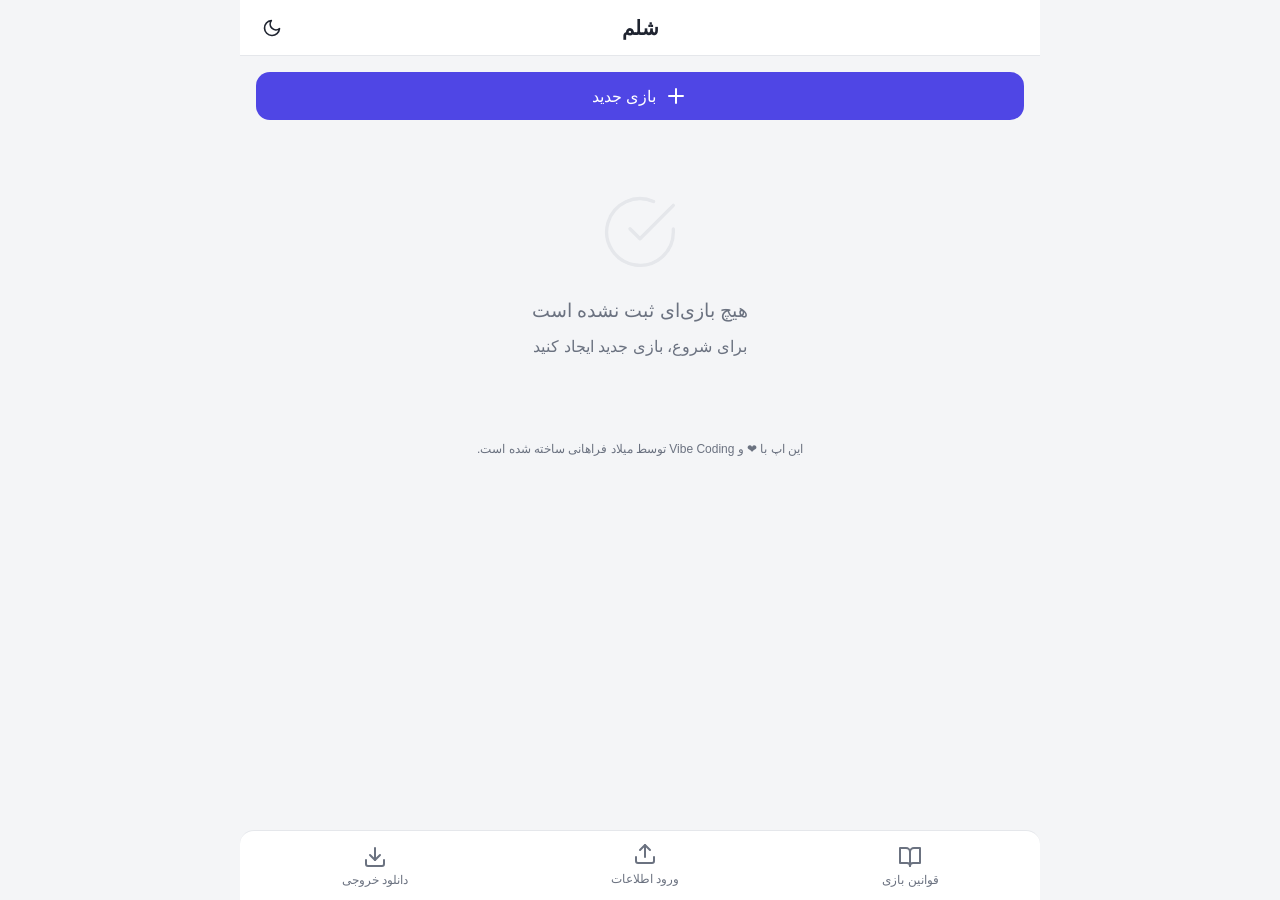
==== app/index.html @ 16ae6189 "Shelem score keeper: offline PWA with dark theme" ====
<!DOCTYPE html>
<html lang="fa" dir="rtl"><head><meta http-equiv="Content-Type" content="text/html; charset=UTF-8">
    
    <meta name="theme-color" content="#4f46e5">
    <link rel="manifest" href="./manifest.webmanifest">
    <link rel="icon" href="./icon.svg" type="image/svg+xml">
    <link rel="apple-touch-icon" href="./icon.svg">
    <meta name="viewport" content="width=device-width, initial-scale=1.0">
    <title>ثبت امتیازات شلم</title>
    <script>(function(){var t=localStorage.getItem("shelem-theme")||(matchMedia("(prefers-color-scheme: dark)").matches?"dark":"light");document.documentElement.setAttribute("data-theme",t);})();</script>
    <link rel="stylesheet" href="./style.css">
    <link rel="stylesheet" href="./theme.css">
    <link href="./fonts/fonts.css" rel="stylesheet">
    <!-- Using Jalali-Moment for better Persian date support -->
    <script src="./lib/jalali-moment.browser.js"></script>
    <script src="./lib/chart.js"></script>
    <script src="./lib/chartjs-plugin-annotation.min.js"></script>
</head>
<body>

    <div id="app-container">
        <!-- Header -->
        <header id="app-header" class="app-header">
            <button id="back-button" class="back-btn hidden">
                <svg xmlns="http://www.w3.org/2000/svg" width="24" height="24" viewBox="0 0 24 24" fill="none" stroke="currentColor" stroke-width="2" stroke-linecap="round" stroke-linejoin="round"><path d="M19 12H5M12 19l-7-7 7-7"></path></svg>
            </button>
            <div class="header-content">
                <h1>شلم</h1>
                <p>ثبت امتیازات بازی شلم</p>
            </div>
        <button id="theme-toggle" aria-label="تغییر تم">
                <svg class="icon-moon" xmlns="http://www.w3.org/2000/svg" width="20" height="20" viewBox="0 0 24 24" fill="none" stroke="currentColor" stroke-width="2" stroke-linecap="round" stroke-linejoin="round"><path d="M21 12.8A9 9 0 1 1 11.2 3a7 7 0 0 0 9.8 9.8z"/></svg>
                <svg class="icon-sun" xmlns="http://www.w3.org/2000/svg" width="20" height="20" viewBox="0 0 24 24" fill="none" stroke="currentColor" stroke-width="2" stroke-linecap="round" stroke-linejoin="round"><circle cx="12" cy="12" r="4"/><path d="M12 2v2M12 20v2M4.9 4.9l1.4 1.4M17.7 17.7l1.4 1.4M2 12h2M20 12h2M4.9 19.1l1.4-1.4M17.7 6.3l1.4-1.4"/></svg>
            </button>
        </header>

        <!-- Main Content Area -->
        <main id="main-content">
            <!-- Home Page -->
            <div id="home-page" class="page active">
                <button id="new-game-btn" class="btn btn-primary btn-full">
                    <svg xmlns="http://www.w3.org/2000/svg" width="24" height="24" viewBox="0 0 24 24" fill="none" stroke="currentColor" stroke-width="2" stroke-linecap="round" stroke-linejoin="round"><path d="M12 5v14m-7-7h14"></path></svg>
                    بازی جدید
                </button>
                <div id="games-list-container"></div>
                <div id="no-games-placeholder" class="placeholder" style="display: block;">
                    <svg class="placeholder-icon" xmlns="http://www.w3.org/2000/svg" width="80" height="80" viewBox="0 0 24 24" fill="none" stroke="currentColor" stroke-width="1" stroke-linecap="round" stroke-linejoin="round"><path d="M22 11.08V12a10 10 0 1 1-5.93-9.14"></path><polyline points="22 4 12 14.01 9 11.01"></polyline></svg>
                    <p>هیچ بازی‌ای ثبت نشده است</p>
                    <span>برای شروع، بازی جدید ایجاد کنید</span>
                </div>
            </div>

            <!-- Game Page -->
            <div id="game-page" class="page">
                <!-- Game details will be injected here -->
            </div>

            <!-- Rules Page -->
            <div id="rules-page" class="page">
                 <div class="rules-content">
                    <h2>قوانین بازی شلم</h2>
                    <p><strong>راهنمای کامل بازی و امتیازدهی</strong></p>
                    
                    <h3>شرح مختصر بازی</h3>
                    <p>شلم از کلمه «slam» انگلیسی و «chelem» فرانسه گرفته شده است و معنی آن جمع‌آوری تمام برگ‌های بازی است. هدف این بازی رسیدن به امتیاز توافق شده (معمولاً ۱۱۶۵) زودتر از رقیب است. به نظر می‌آید این بازی بعد از حکم، محبوب‌ترین بازی در ایران باشد و افراد زیادی این بازی را بلدند. در این بازی هر بازیکن ۱۲ برگ دریافت می‌کند. بعد شروع به خواندن امتیازی که می‌توانند بگیرند می‌کنند. مثلاً ۱۲۵ امتیاز از کل ۱۶۵ امتیاز ممکن. کسی که امتیاز بالاتری را بخواند به عنوان حاکم تعیین می‌شود. سپس او با همکاری یارش باید تلاش کند تا امتیاز تعهد شده را کسب کند. در این صورت او به همان تعداد امتیاز که کسب کرده امتیاز دریافت می‌کند. بازی ادامه خواهد داشت تا وقتی که یک تیم زودتر به امتیاز نهایی ۱۱۶۵ برسد. در این بازی بردن هر دست ۵ امتیاز دارد، هر ۵ لو، ۵ امتیاز، هر ۱۰ لو، ۱۰ امتیاز و هر تک (آس) هم ۱۰ امتیاز دارد. به این ترتیب در مجموع کل امتیاز یک بازی ۱۶۵ امتیاز است.</p>

                    <h3>شرح کامل بازی</h3>
                    <h4>دست دادن</h4>
                    <p>یک نفر از بین چهار نفر با قرعه به عنوان اولین پاسور (دست دهنده) انتخاب می‌شود. در دست‌های بعد به ترتیب از سمت راست، دیگران دست می‌دهচ্ছেন. به نحوی که بعد از چهار دور بازی همه یک بار دست داده باشند و به همین ترتیب دست دادن می‌چرخد. نفری که دست می‌دهد ابتدا ۱۲ برگ به نفر سمت راست، ۱2 برگ به نفر روبه رو، ۱۲ برگ به نفر سمت چپ، ۴ برگ به پشت روی زمین و ۱۲ برگ آخر را برای خود دست می‌دهد.</p>

                    <h4>تعهد کردن (اعلان، خواندن)</h4>
                    <p>نفر سمت راست پاسور پس از مرتب کردن دستش امتیازی را که فکر می‌کند می‌تواند بگیرد، اعلام می‌کند. این امتیاز نمی‌تواند زیر ۱۰۰ باشد. پس از آن نوبت نفر سمت راست او است. او یا باید امتیازی بالاتر از امتیاز خوانده شده را بخواند یا اعلام «پاس» کند. کسی که پاس دهد دیگر نمی‌تواند در امتیازخوانی تا پایان این دور بازی شرکت کند. سپس نوبت نفر سمت راست او می‌رسد. او هم به همین ترتیب، یا باید بالاتر از آخرین امتیاز خوانده شده بخواند یا پاس دهد. این مرحله آنقدر ادامه می‌یابد تا ۳ نفر پاس کرده و کسی که آخرین امتیاز را خوانده به عنوان حاکم بازی را آغاز می‌کند. بازیکنان می‌توانند به عنوان بیشترین تعهد ممکن «سرشلم» را تعهد کنند، به این معنی که بدون این که چهار کارت وسط را در دست خود قرار دهند، شلم کنند. در این حالت ۶۶۰ امتیاز در صورت انجام تعهد به آن‌ها تعلق می‌گیرد.</p>
                    <p><strong>تبصره:</strong> اگر سه نفر اول پاس دهند، کارت‌ها را به پاسور برمی‌گردانند تا دوباره دست بدهد.</p>

                    <h4>آغاز بازی</h4>
                    <p>بعد از مشخص شدن حاکم، او ۴ برگ روی زمین را برمی‌دارد و به جای آن ۴ برگ به دلخواه خود زمین می‌گذارد. این کار برای بهبود دست حاکم و کمک به او برای کسب امتیاز تعهدشده صورت می‌گیرد. پس از این که او ۴ برگ را زمین گذاشت (که این برگ‌ها جزء برگ‌های برده حساب می‌شوند)، حاکم با پایین انداختن برگ حکم، بازی را شروع می‌کند. (دقت کنید که حتماً برگ اول باید برگی از خال حکم باشد و این کار در واقع اعلام حکم است.) سپس به همان ترتیب بازی حکم، بازیکنان از سمت راست شروع به بازی می‌کنند. بازی دقیقاً مانند حکم پیش می‌رود تا برگ‌ها تمام شوند.</p>

                    <h4>شمارش امتیاز</h4>
                    <p>بعد از پایان بازی نوبت به شمارش امتیازها می‌رسد. برای این کار برگ‌های برنده شده را می‌شماریم، در ازای هر ۴ برگ (یک دست از بازی) ۵ امتیاز، در ازای هر برگ ۵لو، ۵ امتیاز، در ازای هربرگ ۱۰ لو و تک (آس) هم، ۱۰ امتیاز منظور می‌شود. بعد از شمردن امتیاز یک تیم، با کم کردن آن از ۱۶۵، امتیاز تیم دیگر مشخص می‌شود. اگر تیم حاکم امتیازی را که تعهد کرده، یا بیشتر از آن امتیاز را گرفته باشد، همان عدد امتیاز او خواهد بود. اما اگر کمتر از آن امتیاز تعهد شده باشد، منفی آن (امتیاز تعهد شده) را دریافت خواهد کرد. تیم رقیب هم هر اندازه که امتیاز بگیرد برایش منظور خواهد شد.</p>

                    <h4>قوانین ویژه</h4>
                    <p><strong>قانون شلم:</strong> اگر تیم حاکم موفق به جمع کردن کلیه برگ‌ها شود، می‌گویند «شلم» کرده است. در چنین حالتی به جای ۱۶۵ امتیاز، دو برابر مقدار تعهد، امتیاز خواهد برد. مشخص است که تیم حاکم هرگز شلم نمی‌شود، زیرا در اول بازی فرد حاکم چهار برگ را به عنوان برده از دست خود خارج می‌کند.</p>
                    <p><strong>قانون یاسا:</strong> اگر امتیاز تیم حاکم از تیم رقیب کمتر شود، یعنی کمتر از ۸۵ امتیاز، تیم حاکم یاسا می‌شود و به جای اینکه به تعداد امتیاز تعهد شده منفی بگیرد، دو برابر امتیاز تعهدشده را منفی می‌گیرد.</p>
                    
                    <h4>پایان بازی</h4>
                    <p>معمولاً بازی شلم تا امتیاز ۱۱۶۵ بازی می‌شود اما با توافق بازیکنان، در آغاز بازی می‌توان آن را تغییر داد. امتیازهای ۶۶۰ و ۳۳۰ امتیازات معمولی هستند که می‌توانند جایگزین عدد ۱۱۶۵ شوند.</p>

                    <h4>خلاصه امتیازدهی</h4>
                    <ul>
                        <li>هر دست برده شده: ۵ امتیاز</li>
                        <li>هر ۵ لو: ۵ امتیاز</li>
                        <li>هر ۱۰ لو: ۱۰ امتیاز</li>
                        <li>هر تک (آس): ۱۰ امتیاز</li>
                        <li>مجموع کل امتیازات یک بازی: ۱۶۵ امتیاز</li>
                    </ul>

                    <h3 id="badges-section-title">نشان‌ها</h3>
                    <div id="badges-list-in-rules"><div class="badges-rules-grid">
                <div class="badge-rule-item">
                    <span class="badge-chip badge-hakem" data-badge-id="shelem_kar">شلم‌کار</span>
                    <p>حاکمی که توانسته حداقل یک بار شلم کند.</p>
                </div>
            
                <div class="badge-rule-item">
                    <span class="badge-chip badge-hakem" data-badge-id="shelem_kar_azam">شلم‌کار اعظم</span>
                    <p>حاکمی که در مجموع دست‌هایی که شلم کرده، بیشترین امتیاز را برای تیمش گرفته است. (این نشان فقط در صورتی اهدا می‌شود که بیش از یک نفر نشان «شلم‌کار» را داشته باشند.)</p>
                </div>
            
                <div class="badge-rule-item">
                    <span class="badge-chip badge-hakem" data-badge-id="manfi_khor">منفی‌خور</span>
                    <p>حاکمی که حداقل یک بار منفی خورده است.</p>
                </div>
            
                <div class="badge-rule-item">
                    <span class="badge-chip badge-hakem" data-badge-id="manfi_khor_azam">منفی‌خور اعظم</span>
                    <p>حاکمی که در مجموع دست‌هایی که منفی خورده بیشترین امتیاز منفی را گرفته است. (این نشان فقط در صورتی اهدا می‌شود که بیش از یک نفر نشان «منفی‌خور» را داشته باشند.)</p>
                </div>
            
                <div class="badge-rule-item">
                    <span class="badge-chip badge-hakem" data-badge-id="yasa_khor">یاساخور</span>
                    <p>حاکمی که حداقل یک بار یاسا شده است.</p>
                </div>
            
                <div class="badge-rule-item">
                    <span class="badge-chip badge-hakem" data-badge-id="yasa_khor_azam">یاساخور اعظم</span>
                    <p>حاکمی که در زمان‌های یاسا خوردن بیشترین امتیاز منفی را گرفته. (این نشان فقط در صورتی اهدا می‌شود که بیش از یک نفر نشان «یاساخور» را داشته باشند.)</p>
                </div>
            
                <div class="badge-rule-item">
                    <span class="badge-chip badge-hakem" data-badge-id="agha_balatar">آقا بالاتر</span>
                    <p>کسی که در بین دست‌های موفق، بیشترین امتیاز را تعهد کرده. (به شرط تعهد بالای ۱۳۰ و منحصر به فرد بودن)</p>
                </div>
            
                <div class="badge-rule-item">
                    <span class="badge-chip badge-hakem" data-badge-id="gonde_gooz_azam">گنده‌گوز اعظم</span>
                    <p>تنها حاکمی که در بین دست‌های ناموفق بالاترین تعهد را داشته و تعهدش از ۱۳۵ بیشتر بوده است.</p>
                </div>
            
                <div class="badge-rule-item">
                    <span class="badge-chip badge-hakem" data-badge-id="khoshshans_milimetri">خوش‌شانس میلی‌متری</span>
                    <p>کسی که در میانگین دفعاتی که حکومت موفق داشته با کمترین اختلاف (کمتر از ۱۰) نسبت به مقدار تعهد خود برنده شده است.</p>
                </div>
            
                <div class="badge-rule-item">
                    <span class="badge-chip badge-hakem" data-badge-id="mazad_chi">مازادچی</span>
                    <p>کسی که در میانگین دفعاتی که حکومت موفق داشته با بیشترین اختلاف (بیشتر از ۳۰) نسبت به مقدار تعهد خود برنده شده.</p>
                </div>
            
                <div class="badge-rule-item">
                    <span class="badge-chip badge-hakem" data-badge-id="badshans_milimetri">بدشانس میلی‌متری</span>
                    <p>کسی که در میانگین دفعاتی که حکومت ناموفق داشته با کمترین اختلاف (کمتر از ۱۰) نسبت به مقدار تعهد خود بازنده شده.</p>
                </div>
            
                <div class="badge-rule-item">
                    <span class="badge-chip badge-hakem" data-badge-id="doshman_shad_kon">دشمن‌شادکن</span>
                    <p>کسی که در مجموع دفعاتی که حاکم بوده، بیشتر از اینکه برای تیمش سود داشته باشد، ضرر زده است.</p>
                </div>
            
                <div class="badge-rule-item">
                    <span class="badge-chip badge-hakem" data-badge-id="del_chi">دل‌چی</span>
                    <p>برای هر کس که بیش از ۳ بار حاکم شده و بیش از نصف دفعاتی که حاکم شده خال دل را حکم کرده است.</p>
                </div>
            
                <div class="badge-rule-item">
                    <span class="badge-chip badge-hakem" data-badge-id="gishniz_chi">گشنیزچی</span>
                    <p>برای هر کس که بیش از ۳ بار حاکم شده و حداقل نصف دفعاتی که حاکم شده خال گشنیز را حکم کرده است.</p>
                </div>
            
                <div class="badge-rule-item">
                    <span class="badge-chip badge-hakem" data-badge-id="pik_chi">پیک‌چی</span>
                    <p>برای هر کس که بیش از ۳ بار حاکم شده و حداقل نصف دفعاتی که حاکم شده خال پیک را حکم کرده است.</p>
                </div>
            
                <div class="badge-rule-item">
                    <span class="badge-chip badge-hakem" data-badge-id="khesht_chi">خشت‌چی</span>
                    <p>برای هر کس که بیش از ۳ بار حاکم شده و حداقل نصف دفعاتی که حاکم شده خال خشت را حکم کرده است.</p>
                </div>
            
                <div class="badge-rule-item">
                    <span class="badge-chip badge-hakem" data-badge-id="soltan_hearts">سلطان ♥</span>
                    <p>کسی که بیشتر از حاکمان دیگر (و حداقل ۳ بار) خال دل را به عنوان حکم انتخاب کرده است.</p>
                </div>
            
                <div class="badge-rule-item">
                    <span class="badge-chip badge-hakem" data-badge-id="soltan_spades">سلطان ♠</span>
                    <p>کسی که بیشتر از حاکمان دیگر (و حداقل ۳ بار) خال پیک را به عنوان حکم انتخاب کرده است.</p>
                </div>
            
                <div class="badge-rule-item">
                    <span class="badge-chip badge-hakem" data-badge-id="soltan_clubs">سلطان ♣</span>
                    <p>کسی که بیشتر از حاکمان دیگر (و حداقل ۳ بار) خال گشنیز را به عنوان حکم انتخاب کرده است.</p>
                </div>
            
                <div class="badge-rule-item">
                    <span class="badge-chip badge-hakem" data-badge-id="soltan_diamonds">سلطان ♦</span>
                    <p>کسی که بیشتر از حاکمان دیگر (و حداقل ۳ بار) خال خشت را به عنوان حکم انتخاب کرده است.</p>
                </div>
            
                <div class="badge-rule-item">
                    <span class="badge-chip badge-hakem" data-badge-id="nim_soltan_hearts">نیم‌سلطان ♥</span>
                    <p>به همراه دیگران، بیشترین تعداد حکم دل را (حداقل ۳ بار) داشته است.</p>
                </div>
            
                <div class="badge-rule-item">
                    <span class="badge-chip badge-hakem" data-badge-id="nim_soltan_spades">نیم‌سلطان ♠</span>
                    <p>به همراه دیگران، بیشترین تعداد حکم پیک را (حداقل ۳ بار) داشته است.</p>
                </div>
            
                <div class="badge-rule-item">
                    <span class="badge-chip badge-hakem" data-badge-id="nim_soltan_clubs">نیم‌سلطان ♣</span>
                    <p>به همراه دیگران، بیشترین تعداد حکم گشنیز را (حداقل ۳ بار) داشته است.</p>
                </div>
            
                <div class="badge-rule-item">
                    <span class="badge-chip badge-hakem" data-badge-id="nim_soltan_diamonds">نیم‌سلطان ♦</span>
                    <p>به همراه دیگران، بیشترین تعداد حکم خشت را (حداقل ۳ بار) داشته است.</p>
                </div>
            
                <div class="badge-rule-item">
                    <span class="badge-chip badge-hakem" data-badge-id="super_hakem">سوپر حاکم</span>
                    <p>کسی که حداقل سه بار حاکم بوده و در مجموع دفعاتی که حاکم شده بیشترین امتیاز را گرفته است.</p>
                </div>
            
                <div class="badge-rule-item">
                    <span class="badge-chip badge-hakem" data-badge-id="super_manfi_khor">سوپر منفی‌خور</span>
                    <p>کسی که حداقل سه بار حاکم بوده و در مجموع کمترین امتیاز (منفی) را کسب کرده است.</p>
                </div>
            
                <div class="badge-rule-item">
                    <span class="badge-chip badge-dealer" data-badge-id="dast_tala">دست طلا</span>
                    <p>تنها کسی که حداقل سه بار دست داده و در مجموع تفاضل امتیاز تیمش از حریف مثبت و بیشترین بوده است.</p>
                </div>
            
                <div class="badge-rule-item">
                    <span class="badge-chip badge-dealer" data-badge-id="dast_siah">دست‌سیاه</span>
                    <p>تنها کسی که حداقل سه بار دست داده و در مجموع تفاضل امتیاز تیمش از حریف منفی و کمترین بوده است.</p>
                </div>
            
                <div class="badge-rule-item">
                    <span class="badge-chip badge-team" data-badge-id="be_khodet_bia">به خودت بیا!</span>
                    <p>تیمی که امتیازش از تیم حریف کمتر است و اختلاف امتیازها بیشتر از ۳۵ درصد هدف بازی است.</p>
                </div>
            
                <div class="badge-rule-item">
                    <span class="badge-chip badge-team" data-badge-id="shoma_mitoonid">شما می‌تونید!</span>
                    <p>تیمی که قبلا نشان «به خودت بیا» داشته، اما حالا فاصله‌اش با حریف کم شده.</p>
                </div>
            
                <div class="badge-rule-item">
                    <span class="badge-chip badge-team" data-badge-id="bazgasht_ghahremanane">بازگشت قهرمانانه</span>
                    <p>تیمی که قبلا عقب بوده اما الان از حریف جلو افتاده است.</p>
                </div>
            </div></div>
                </div>
            </div>

             <!-- History Page -->
            <div id="history-page" class="page">
                <!-- Hand history will be injected here -->
            </div>
            
            <p class="app-credit-footer">این اپ با ❤ و Vibe Coding توسط میلاد فراهانی ساخته شده است.</p>
        </main>

        <!-- Footer Menu -->
        <footer id="footer-menu" class="footer-nav" style="display: flex;">
            <button class="nav-btn" id="rules-btn">
                <svg xmlns="http://www.w3.org/2000/svg" width="24" height="24" viewBox="0 0 24 24" fill="none" stroke="currentColor" stroke-width="2" stroke-linecap="round" stroke-linejoin="round"><path d="M2 3h6a4 4 0 0 1 4 4v14a3 3 0 0 0-3-3H2z"></path><path d="M22 3h-6a4 4 0 0 0-4 4v14a3 3 0 0 1 3-3h7z"></path></svg>
                <span>قوانین بازی</span>
            </button>
            <label for="import-file" class="nav-btn">
                <svg xmlns="http://www.w3.org/2000/svg" width="24" height="24" viewBox="0 0 24 24" fill="none" stroke="currentColor" stroke-width="2" stroke-linecap="round" stroke-linejoin="round"><path d="M21 15v4a2 2 0 0 1-2 2H5a2 2 0 0 1-2-2v-4"></path><polyline points="17 8 12 3 7 8"></polyline><line x1="12" y1="3" x2="12" y2="15"></line></svg>
                <span>ورود اطلاعات</span>
                <input type="file" id="import-file" accept=".json" style="display: none;">
            </label>
            <button class="nav-btn" id="export-btn">
                <svg xmlns="http://www.w3.org/2000/svg" width="24" height="24" viewBox="0 0 24 24" fill="none" stroke="currentColor" stroke-width="2" stroke-linecap="round" stroke-linejoin="round"><path d="M21 15v4a2 2 0 0 1-2 2H5a2 2 0 0 1-2-2v-4"></path><polyline points="7 10 12 15 17 10"></polyline><line x1="12" y1="15" x2="12" y2="3"></line></svg>
                <span>دانلود خروجی</span>
            </button>
        </footer>
    </div>

    <!-- Modal Container -->
    <div id="modal-container" class="modal-wrapper hidden">
        <div class="modal-overlay"></div>
        <div class="modal-content">
            <!-- Modal content will be injected here -->
        </div>
    </div>

    <script src="./script.js"></script>


<script>
if ("serviceWorker" in navigator) { window.addEventListener("load", () => navigator.serviceWorker.register("./sw.js").catch(()=>{})); }
</script>
</body></html>
---- app/style.css ----
/* --- General Styles & Variables --- */
:root {
    --primary-color: #6d5edc;
    --primary-gradient: linear-gradient(135deg, #897dec, #6d5edc);
    --secondary-color: #f0f2f5;
    --background-color: #ffffff;
    --text-color: #333;
    --text-color-light: #f8f9fa;
    --border-color: #e9ecef;
    --shadow-color: rgba(0, 0, 0, 0.1);
    --success-color: #28a745;
    --warning-color: #ffc107;
    --danger-color: #dc3545;
    --light-color: #f8f9fa;
    --font-family: 'Vazirmatn', sans-serif;
    --border-radius: 12px;
    --header-height: 120px;
    --footer-height: 70px;
}

* {
    box-sizing: border-box;
    margin: 0;
    padding: 0;
}

html {
    font-size: 16px;
}

body {
    font-family: var(--font-family);
    background-color: var(--secondary-color);
    color: var(--text-color);
    line-height: 1.6;
    direction: rtl;
    text-align: right;
    overscroll-behavior-y: contain;
}

#app-container {
    max-width: 800px;
    margin: 0 auto;
    background-color: var(--background-color);
    min-height: 100vh;
    display: flex;
    flex-direction: column;
    position: relative;
    box-shadow: 0 0 20px var(--shadow-color);
}

main {
    flex-grow: 1;
    padding: 1rem;
    padding-top: calc(var(--header-height) + 1rem);
    padding-bottom: calc(var(--footer-height) + 2rem);
    transition: padding-top 0.3s ease-in-out;
}

/* --- Header --- */
.app-header {
    background: var(--primary-gradient);
    color: var(--text-color-light);
    padding: 1.5rem 1rem;
    text-align: center;
    position: fixed;
    top: 0;
    left: 0;
    right: 0;
    z-index: 100;
    height: var(--header-height);
    display: flex;
    align-items: center;
    justify-content: center;
    border-bottom-left-radius: var(--border-radius);
    border-bottom-right-radius: var(--border-radius);
    max-width: 800px;
    margin: 0 auto;
    transition: all 0.3s ease-in-out;
}

.header-content {
    display: flex;
    flex-direction: column;
    align-items: center;
    transition: all 0.3s ease-in-out;
}

.app-header h1 {
    font-size: 1.8rem;
    font-weight: 700;
    margin: 0;
}

.app-header p {
    font-size: 1rem;
    opacity: 0.9;
    transition: all 0.3s ease-in-out;
}

/* Scrolled state for header */
.app-header.scrolled {
    height: 60px;
    padding: 0.5rem 1rem;
    border-radius: 0;
    border-bottom: 1px solid rgba(0,0,0,0.1);
}
.app-header.scrolled p {
    opacity: 0;
    visibility: hidden;
    height: 0;
    margin: 0;
}
main.header-scrolled {
    padding-top: 76px; /* 60px header + 16px padding */
}


.back-btn {
    position: absolute;
    top: 50%;
    transform: translateY(-50%);
    left: 1rem;
    background: none;
    border: none;
    color: var(--text-color-light);
    cursor: pointer;
    padding: 0.5rem;
}
.back-btn.hidden { display: none; }

/* --- Footer --- */
.footer-nav {
    position: fixed;
    bottom: 0;
    left: 0;
    right: 0;
    max-width: 800px;
    margin: 0 auto;
    height: var(--footer-height);
    background-color: var(--background-color);
    display: flex;
    justify-content: space-around;
    align-items: center;
    box-shadow: 0 -2px 10px var(--shadow-color);
    z-index: 100;
    border-top-left-radius: var(--border-radius);
    border-top-right-radius: var(--border-radius);
}

.nav-btn {
    display: flex;
    flex-direction: column;
    align-items: center;
    justify-content: center;
    background: none;
    border: none;
    color: var(--text-muted);
    font-family: var(--font-family);
    font-size: 0.75rem;
    cursor: pointer;
    flex-grow: 1;
    height: 100%;
    transition: color 0.2s;
}
.nav-btn:hover {
    color: var(--primary-color);
}
.nav-btn svg {
    width: 24px;
    height: 24px;
    margin-bottom: 4px;
}

/* --- Pages --- */
.page {
    display: none;
}
.page.active {
    display: block;
    animation: fadeIn 0.3s ease-in-out;
}
@keyframes fadeIn {
    from { opacity: 0; transform: translateY(10px); }
    to { opacity: 1; transform: translateY(0); }
}

/* --- Buttons --- */
.btn {
    padding: 0.75rem 1.5rem;
    border-radius: var(--border-radius);
    border: none;
    font-family: var(--font-family);
    font-size: 1rem;
    cursor: pointer;
    transition: all 0.2s ease-in-out;
    display: inline-flex;
    align-items: center;
    justify-content: center;
    gap: 0.5rem;
}

.btn-primary {
    background: var(--primary-gradient);
    color: var(--text-color-light);
}
.btn-primary:hover {
    transform: translateY(-2px);
    box-shadow: 0 4px 10px rgba(109, 94, 220, 0.4);
}

.btn-secondary {
    background-color: var(--light-color);
    color: var(--text-color);
    border: 1px solid var(--border-color);
}
.btn-secondary:hover {
    background-color: var(--surface-2);
}

.btn-danger {
    background-color: var(--danger-color);
    color: white;
}

.btn-full {
    width: 100%;
    margin-bottom: 1.5rem;
}

/* --- Placeholder --- */
.placeholder {
    text-align: center;
    padding: 3rem 1rem;
    color: var(--text-muted);
}
.placeholder-icon {
    color: var(--border-color);
    margin-bottom: 1rem;
}
.placeholder p {
    font-size: 1.2rem;
    font-weight: 500;
    margin-bottom: 0.5rem;
}

/* --- Game Card --- */
.game-card {
    background-color: var(--background-color);
    border-radius: var(--border-radius);
    margin-bottom: 1rem;
    box-shadow: 0 4px 12px var(--shadow-color);
    cursor: pointer;
    overflow: hidden;
    transition: transform 0.2s, box-shadow 0.2s;
}
.game-card:hover {
    transform: translateY(-5px);
    box-shadow: 0 8px 16px rgba(0, 0, 0, 0.15);
}

.card-header {
    background: var(--primary-gradient);
    color: var(--text-color-light);
    padding: 0.75rem 1rem;
    display: flex;
    justify-content: space-between;
    align-items: center;
}
.game-card.finished .card-header {
    background: linear-gradient(135deg, #a8b0b8, #89929a);
}

.game-title {
    font-weight: 700;
    font-size: 1.1rem;
}

.game-status {
    background-color: var(--success-color);
    color: white;
    padding: 0.2rem 0.6rem;
    border-radius: 20px;
    font-size: 0.8rem;
    font-weight: 500;
}

.delete-game-btn {
    background: none;
    border: none;
    color: var(--text-color-light);
    cursor: pointer;
    opacity: 0.8;
    transition: opacity 0.2s;
}
.delete-game-btn:hover {
    opacity: 1;
}

.card-body {
    padding: 1rem;
}

.card-meta {
    display: flex;
    justify-content: space-between;
    align-items: center;
    font-size: 0.85rem;
    color: var(--text-muted);
    margin-bottom: 1rem;
}
.meta-item {
    display: flex;
    align-items: center;
    gap: 0.3rem;
}

.team-score-card {
    background-color: var(--light-color);
    border-radius: var(--border-radius);
    padding: 1rem;
    margin-bottom: 0.75rem;
}
.team-info {
    display: flex;
    justify-content: space-between;
    align-items: center;
    margin-bottom: 0.25rem;
}
.team-names {
    font-weight: 500;
}
.team-score {
    font-size: 1.8rem;
    font-weight: 700;
    color: var(--primary-color);
}
.team-score.negative {
    color: var(--danger-color);
}
.score-progress {
    width: 100%;
    height: 6px;
    background-color: var(--surface-2);
    border-radius: 3px;
    margin-top: 0.5rem;
    overflow: hidden;
}
.progress-bar {
    height: 100%;
    background: var(--primary-gradient);
    border-radius: 3px;
    transition: width 0.5s ease-in-out;
}

.card-footer {
    padding: 0.75rem 1rem;
    border-top: 1px solid var(--border-color);
    display: flex;
    justify-content: space-between;
    font-size: 0.85rem;
    color: var(--text-muted);
}

/* --- Game Page --- */
#game-page {
    padding-bottom: 1rem;
}
.game-header-info {
    background-color: var(--light-color);
    padding: 1rem;
    border-radius: var(--border-radius);
    margin-bottom: 1rem;
}
.game-header-info .meta-item {
    margin-bottom: 0.5rem;
}
.details-toggle {
    color: var(--primary-color);
    cursor: pointer;
    font-size: 0.9rem;
    font-weight: 500;
}
.extra-details {
    margin-top: 1rem;
    padding-top: 1rem;
    border-top: 1px solid var(--border-color);
}
.extra-details.hidden {
    display: none;
}
.game-description {
    font-style: italic;
    color: var(--text-muted);
}

.current-hand-box {
    padding: 1.5rem;
    border-radius: var(--border-radius);
    margin-bottom: 1rem;
    text-align: center;
    background: linear-gradient(135deg, #fff3cd, #ffeeba);
    color: #856404;
    border: 1px solid #ffeeba;
}
.current-hand-box h3 {
    margin-bottom: 0.5rem;
    font-size: 1rem;
    font-weight: normal;
}
.current-hand-box p {
    margin-bottom: 1.5rem;
    line-height: 1.8;
    font-size: 1.2rem;
    font-weight: 500;
}
.current-hand-box .btn-group {
    display: flex;
    gap: 1rem;
    justify-content: center;
}
.score-positive {
    color: var(--success-color);
    font-weight: bold;
}
.score-negative {
    color: var(--danger-color);
    font-weight: bold;
}

.game-scores-display {
    display: grid;
    grid-template-columns: 1fr;
    gap: 0.75rem;
    margin-bottom: 1rem;
}
@media (min-width: 600px) {
    .game-scores-display {
        grid-template-columns: 1fr 1fr;
        gap: 1rem;
    }
}


#history-btn {
    background: linear-gradient(135deg, #ff8a8a, #ff5252);
    color: white;
    width: 100%;
    margin-bottom: 1rem;
}

.chart-wrapper {
    border: 1px solid var(--border-color);
    padding: 1rem;
    border-radius: var(--border-radius);
    background-color: var(--surface);
    height: 300px;
}

.stats-section h3 {
    margin-top: 2rem;
    margin-bottom: 1rem;
    border-bottom: 2px solid var(--primary-color);
    padding-bottom: 0.5rem;
}
.stats-section h4 {
    margin-top: 1.5rem;
    margin-bottom: 0.5rem;
    display: flex;
    align-items: center;
    flex-wrap: wrap;
    gap: 0.5rem;
}
.stat-card {
    background-color: var(--light-color);
    padding: 1rem;
    border-radius: var(--border-radius);
    margin-bottom: 0.75rem;
}

.stat-card p {
    font-size: 0.9rem;
    color: var(--text-muted);
    line-height: 1.8;
}
.stat-card .success { color: var(--success-color); font-weight: bold; }
.stat-card .fail { color: var(--danger-color); font-weight: bold; }
.stat-card .special-event { font-weight: bold; }

.stats-grid {
    display: grid;
    grid-template-columns: 1fr;
    gap: 1rem;
    margin-bottom: 2rem;
}

@media (min-width: 768px) {
    .stats-grid {
        grid-template-columns: 1fr 1fr;
    }
    .stats-grid .full-width-chart {
        grid-column: 1 / -1;
    }
}

.individual-stats-grid {
    display: grid;
    grid-template-columns: 1fr;
    gap: 1rem;
    margin-top: 1rem;
}

@media (min-width: 768px) {
    .individual-stats-grid {
        grid-template-columns: 1fr 1fr;
    }
}


/* --- History Page --- */
#history-page h2 {
    text-align: center;
    margin-bottom: 1.5rem;
}
.hand-card {
    background-color: var(--surface);
    padding: 1rem;
    border-radius: var(--border-radius);
    margin-bottom: 1rem;
    box-shadow: 0 2px 8px var(--shadow-color);
    border: 2px solid transparent;
}
.hand-card.hakem-success { border-color: var(--success-color); }
.hand-card.hakem-failed { border-color: var(--danger-color); }
.hand-card.shelem { background-color: var(--success-soft); }
.hand-card.yasa { background-color: var(--danger-soft); }

.hand-card-header {
    font-weight: bold;
    margin-bottom: 0.75rem;
    color: var(--text-muted);
}
.hand-card-header span {
    font-weight: 300;
}
.hand-card-body {
    display: flex;
    flex-wrap: wrap;
    gap: 1rem;
    font-size: 1.1rem;
    align-items: center;
    margin-bottom: 1rem;
}
.hand-card-footer {
    display: flex;
    gap: 0.5rem;
    align-items: center;
    justify-content: space-between;
}
.score-box {
    padding: 0.5rem 0.75rem;
    border-radius: 8px;
    font-weight: bold;
    color: white;
    font-size: 1rem;
    flex-grow: 1;
    text-align: center;
}
.score-box-hakem.success { background-color: var(--success-color); }
.score-box-hakem.fail { background-color: var(--danger-color); }
.score-box-opponent { background-color: #4a90e2; }

.hand-card .edit-btn {
    background-color: var(--primary-color);
    color: white;
    padding: 0.5rem 1rem;
    font-size: 0.9rem;
}

/* --- Modal Styles --- */
.modal-wrapper {
    position: fixed;
    top: 0;
    left: 0;
    width: 100%;
    height: 100%;
    display: flex;
    align-items: flex-end; /* Align to bottom for mobile */
    justify-content: center;
    z-index: 1000;
}
.modal-wrapper.hidden {
    display: none;
}
.modal-overlay {
    position: absolute;
    top: 0;
    left: 0;
    width: 100%;
    height: 100%;
    background-color: rgba(0, 0, 0, 0.5);
    animation: fadeIn 0.3s;
}
.modal-content {
    background-color: var(--background-color);
    width: 100%;
    max-width: 800px;
    max-height: 90vh;
    overflow-y: auto;
    border-top-left-radius: 20px;
    border-top-right-radius: 20px;
    padding: 1.5rem;
    position: relative;
    animation: slideUp 0.3s ease-out;
}
@media (min-width: 600px) {
    .modal-wrapper {
        align-items: center; /* Center for desktop */
    }
    .modal-content {
        width: 90%;
        max-width: 500px;
        border-radius: var(--border-radius);
        animation: zoomIn 0.3s ease-out;
    }
}
@keyframes slideUp {
    from { transform: translateY(100%); }
    to { transform: translateY(0); }
}
@keyframes zoomIn {
    from { transform: scale(0.8); opacity: 0; }
    to { transform: scale(1); opacity: 1; }
}

.modal-header {
    display: flex;
    justify-content: space-between;
    align-items: center;
    margin-bottom: 1.5rem;
    padding-bottom: 0.5rem;
    border-bottom: 1px solid var(--border-color);
}
.modal-header h2 {
    font-size: 1.3rem;
    margin: 0;
}
.modal-close-btn, .modal-back-btn {
    background: none;
    border: none;
    cursor: pointer;
    font-size: 1.5rem;
    color: var(--text-muted);
}

.form-group {
    margin-bottom: 1.5rem;
}
.form-group label {
    display: block;
    margin-bottom: 0.5rem;
    font-weight: 500;
}
.form-control {
    width: 100%;
    padding: 0.75rem;
    border: 1px solid var(--border-color);
    border-radius: var(--border-radius);
    font-family: var(--font-family);
    font-size: 1rem;
}
.form-control:focus {
    outline: none;
    border-color: var(--primary-color);
    box-shadow: 0 0 0 2px rgba(109, 94, 220, 0.2);
}
/* Hide number input spinners */
input[type=number]::-webkit-inner-spin-button, 
input[type=number]::-webkit-outer-spin-button { 
  -webkit-appearance: none; 
  margin: 0; 
}
input[type=number] {
  -moz-appearance: textfield;
}


.button-grid {
    display: grid;
    grid-template-columns: repeat(auto-fill, minmax(80px, 1fr));
    gap: 0.75rem;
}
.button-grid.full-width-4 {
    grid-template-columns: repeat(4, 1fr);
}
.button-grid.full-width-3 {
    grid-template-columns: repeat(3, 1fr);
}
.button-grid.commitment-grid {
    grid-template-columns: repeat(4, 1fr);
}
.commitment-grid .grid-btn.span-2 {
    grid-column: span 2;
}


.grid-btn {
    padding: 0.75rem;
    border: 1px solid var(--border-color);
    border-radius: var(--border-radius);
    background-color: var(--surface);
    cursor: pointer;
    transition: all 0.2s;
    font-family: var(--font-family);
}
.grid-btn:hover {
    background-color: var(--light-color);
    border-color: var(--primary-color);
}
.grid-btn.selected {
    background-color: var(--primary-color);
    color: white;
    border-color: var(--primary-color);
}

.player-setup-grid {
    display: grid;
    grid-template: "top top top" 40px
                   "left mid right" 60px
                   "bottom bottom bottom" 40px / 1fr auto 1fr;
    align-items: center;
    justify-items: center;
    gap: 1rem;
    margin: 2rem auto;
    width: 100%;
    max-width: 300px;
}
.player-btn {
    width: 100px;
    height: 40px;
    border: 2px dashed var(--border-color);
    border-radius: var(--border-radius);
    display: flex;
    align-items: center;
    justify-content: center;
    cursor: pointer;
    background-color: var(--light-color);
    font-weight: 500;
    font-family: var(--font-family);
    text-align: center;
    padding: 0 0.5rem;
    overflow: hidden;
    text-overflow: ellipsis;
    white-space: nowrap;
}
.player-btn.filled {
    border-style: solid;
    border-color: var(--primary-color);
    background-color: var(--primary-soft);
}
.player-btn[data-player="p1"] { grid-area: top; }
.player-btn[data-player="p2"] { grid-area: right; }
.player-btn[data-player="p3"] { grid-area: bottom; }
.player-btn[data-player="p4"] { grid-area: left; }

.table-center {
    grid-area: mid;
    width: 60px;
    height: 60px;
    border-radius: 50%;
    background-color: var(--primary-color);
    display: flex;
    align-items: center;
    justify-content: center;
    color: white;
}

.recent-players-list {
    display: grid;
    grid-template-columns: repeat(5, 1fr);
    gap: 0.5rem;
    margin-top: 1rem;
}
#confirm-player-name {
    margin-top: 1.5rem;
}

.error-message {
    color: var(--danger-color);
    font-size: 0.9rem;
    margin-top: 0.5rem;
    text-align: center;
}

.suit-selection .grid-btn {
    font-size: 2rem;
    height: 60px;
    display: flex;
    align-items: center;
    justify-content: center;
}

/* --- Rules Page --- */
.rules-content {
    padding: 1rem;
    background: var(--surface);
    border-radius: var(--border-radius);
}
.rules-content h2, .rules-content h3, .rules-content h4 {
    margin-top: 1.5rem;
    margin-bottom: 0.75rem;
    color: var(--primary-color);
}
.rules-content p, .rules-content li {
    margin-bottom: 0.75rem;
    color: var(--text-muted);
}
.rules-content ul {
    padding-right: 20px;
}

/* --- Winner Modal --- */
.winner-modal-content {
    text-align: center;
}
.winner-modal-content h2 {
    color: var(--success-color);
    font-size: 2rem;
}
.winner-modal-content p {
    font-size: 1.2rem;
    margin: 1rem 0;
}
.winner-modal-content .team-names {
    font-weight: bold;
    font-size: 1.5rem;
    color: var(--primary-color);
}

/* --- Confirmation Summary --- */
.confirmation-summary {
    background-color: var(--light-color);
    border-radius: var(--border-radius);
    padding: 1.5rem;
}
.summary-item {
    display: grid;
    grid-template-columns: 100px 1fr;
    gap: 1rem;
    padding: 0.75rem 0;
    border-bottom: 1px solid var(--border-color);
}
.summary-item:last-child {
    border-bottom: none;
}
.summary-item.full-width {
    grid-template-columns: 1fr;
    text-align: center;
}
.summary-item.full-width strong {
    font-size: 1.2rem;
    margin-bottom: 0.5rem;
}
.summary-item strong {
    color: var(--primary-color);
    font-weight: 500;
}
.summary-item span {
    font-weight: bold;
}
.summary-buttons {
    display: flex;
    gap: 1rem;
    margin-top: 1.5rem;
}

/* --- Import Modals --- */
.import-options .btn {
    flex-direction: column;
    height: auto;
    padding: 1rem;
    text-align: right;
    align-items: flex-start;
}
.import-options .btn strong {
    font-size: 1rem;
    margin-bottom: 0.5rem;
}
.import-options .btn span {
    font-size: 0.85rem;
    white-space: normal;
    line-height: 1.5;
}


/* --- Utility Classes --- */
.score-value {
    direction: ltr;
    display: inline-block;
}

.app-credit-footer {
    text-align: center;
    margin-top: 2rem;
    font-size: 0.8rem;
    color: var(--text-muted);
}

.points-to-target {
    font-size: 0.8rem;
    color: var(--text-muted);
    text-align: left;
}

.team-names-badges {
    display: flex;
    flex-direction: column;
    gap: 0.5rem;
}

.badges-container {
    display: flex;
    flex-wrap: wrap;
    gap: 0.3rem;
}

.badge-chip {
    font-size: 0.75rem;
    padding: 0.2rem 0.6rem;
    border-radius: 12px;
    cursor: pointer;
    color: white;
    background-color: #6f42c1;
    font-weight: 500;
}

.badge-chip.badge-team { background-color: #007bff; }
.badge-chip.badge-hakem { background-color: #6f42c1; }
.badge-chip.badge-dealer { background-color: #fd7e14; }

#badge-changes-modal ul {
    list-style-type: none;
    padding: 0;
}

#badge-changes-modal li {
    padding: 0.5rem;
    border-bottom: 1px solid var(--border-color);
}
#badge-changes-modal li:last-child {
    border-bottom: none;
}

.badge-changes-history {
    margin-top: 1rem;
    padding-top: 1rem;
    border-top: 1px dashed var(--border-color);
    font-size: 0.9rem;
}
.badge-changes-history ul {
    padding-right: 1.2rem;
    margin-top: 0.5rem;
    color: var(--text-muted);
}
---- app/theme.css ----
/* Theme + minimal UI layer. Loaded after style.css and overrides it. */
:root {
    --primary-color: #4f46e5;
    --primary-gradient: linear-gradient(135deg, #4f46e5, #4f46e5);
    --primary-soft: #eef0ff;
    --secondary-color: #f4f5f7;      /* page bg */
    --background-color: #f4f5f7;     /* app container bg */
    --surface: #ffffff;
    --surface-2: #eceef2;
    --text-color: #1f2430;
    --text-muted: #6b7280;
    --border-color: #e5e7eb;
    --shadow-color: rgba(16, 24, 40, 0.06);
    --success-color: #16a34a;
    --danger-color: #dc2626;
    --success-soft: #e8f7ee;
    --danger-soft: #fdeceb;
    --team1-color: #4f46e5;
    --team2-color: #0ea5a4;
    --chart-grid: rgba(0, 0, 0, 0.07);
    --header-height: 56px;
    --border-radius: 14px;
    color-scheme: light;
}

:root[data-theme="dark"] {
    --primary-color: #8b8cf8;
    --primary-gradient: linear-gradient(135deg, #6366f1, #6366f1);
    --primary-soft: #26274a;
    --secondary-color: #0d0f14;
    --background-color: #0d0f14;
    --surface: #171a22;
    --surface-2: #232734;
    --text-color: #e6e8ee;
    --text-color-light: #ffffff;
    --text-muted: #98a0b3;
    --border-color: #262b38;
    --shadow-color: rgba(0, 0, 0, 0.4);
    --success-color: #4ade80;
    --danger-color: #f87171;
    --success-soft: #11291b;
    --danger-soft: #2f1717;
    --team1-color: #8b8cf8;
    --team2-color: #2dd4bf;
    --chart-grid: rgba(255, 255, 255, 0.08);
    color-scheme: dark;
}

body, #app-container { transition: background-color .2s, color .2s; }
#app-container { box-shadow: none; }

/* --- Compact flat header --- */
.app-header {
    height: var(--header-height) !important;
    padding: 0 1rem !important;
    border-radius: 0 !important;
    background: var(--surface) !important;
    color: var(--text-color) !important;
    border-bottom: 1px solid var(--border-color) !important;
    box-shadow: none !important;
    max-width: 800px;
    margin: 0 auto;
}
.app-header .header-content { display: flex; align-items: baseline; gap: .6rem; }
.app-header h1 { font-size: 1.25rem !important; }
.app-header p { display: none !important; }
main, main.header-scrolled { padding-top: calc(var(--header-height) + 1rem) !important; }
.back-btn { color: var(--text-color) !important; }
#theme-toggle {
    position: absolute; left: .75rem; top: 50%; transform: translateY(-50%);
    background: transparent; border: 0; color: var(--text-color); cursor: pointer;
    width: 40px; height: 40px; border-radius: 50%; display: grid; place-items: center;
}
#theme-toggle:hover { background: var(--surface-2); }
#theme-toggle .icon-sun { display: none; }
:root[data-theme="dark"] #theme-toggle .icon-sun { display: block; }
:root[data-theme="dark"] #theme-toggle .icon-moon { display: none; }

/* --- Cards & surfaces --- */
.game-card, .team-score-card, .stat-card, .hand-card, .chart-wrapper, .modal-content, .rules-content {
    background: var(--surface) !important;
    border: 1px solid var(--border-color) !important;
    box-shadow: none !important;
    color: var(--text-color);
}
.card-header, .game-card.finished .card-header {
    background: var(--surface-2) !important;
    color: var(--text-color) !important;
}
.footer-nav { background: var(--surface) !important; border-top: 1px solid var(--border-color); box-shadow: none !important; }
.nav-btn { color: var(--text-muted); }
.form-control, input, textarea, select {
    background: var(--surface-2); color: var(--text-color); border: 1px solid var(--border-color);
}
.btn-primary { background: var(--primary-color) !important; color: #fff !important; box-shadow: none !important; }
:root[data-theme="dark"] .btn-primary { color: #0d0f14 !important; }
.btn { box-shadow: none; }
.btn:not(.btn-primary) { background: var(--surface-2); color: var(--text-color); border: 1px solid var(--border-color); }
.grid-btn, .player-btn {
    background: var(--surface-2); color: var(--text-color); border: 1px solid var(--border-color);
}
.grid-btn.selected, .player-btn.filled { background: var(--primary-soft); border-color: var(--primary-color); color: var(--primary-color); }
.grid-btn:active { transform: scale(.97); }
.progress-bar { background: var(--primary-color) !important; }
.score-progress { background: var(--surface-2) !important; }
.score-value.negative, .negative { color: var(--danger-color) !important; }
.current-hand-box {
    background: var(--primary-soft) !important; color: var(--text-color) !important;
    border: 1px solid var(--primary-color) !important;
}
.hand-card.hakem-success { border-right: 4px solid var(--success-color) !important; }
.hand-card.hakem-failed { border-right: 4px solid var(--danger-color) !important; }
.hand-card.shelem { background: var(--success-soft) !important; }
.hand-card.yasa { background: var(--danger-soft) !important; }
.modal-content { border-radius: 20px; }
.app-credit-footer { color: var(--text-muted); font-size: .75rem; }

/* --- Charts: responsive heights --- */
.chart-wrapper { padding: .75rem !important; height: 260px !important; position: relative; }
.chart-wrapper.full-width-chart { height: 300px !important; }
.chart-wrapper.tall { height: 340px !important; }
.chart-wrapper canvas { max-width: 100%; }
@media (max-width: 480px) {
    .chart-wrapper { height: 230px !important; padding: .5rem !important; }
    .chart-wrapper.full-width-chart { height: 260px !important; }
    main { padding-left: .75rem !important; padding-right: .75rem !important; }
}
.stats-grid > *, .individual-stats-grid > * { min-width: 0; }

/* --- Optional suit chips in score modal --- */
.suit-chips { display: flex; gap: .5rem; justify-content: center; margin: .5rem 0 1rem; }
.suit-chip {
    width: 52px; height: 44px; border-radius: 12px; font-size: 1.4rem; cursor: pointer;
    background: var(--surface-2); border: 1px solid var(--border-color); color: var(--text-color);
}
.suit-chip.selected { background: var(--primary-soft); border-color: var(--primary-color); }
.suit-chip[data-suit="hearts"], .suit-chip[data-suit="diamonds"] { color: #ef4444; }
.modal-sub { color: var(--text-muted); font-size: .9rem; text-align: center; margin-bottom: .25rem; }
.fail-threshold { color: var(--danger-color); font-size: .85rem; text-align: center; margin-bottom: .75rem; }
---- app/fonts/fonts.css ----
/* arabic */
@font-face {
  font-family: 'Vazirmatn';
  font-style: normal;
  font-weight: 300;
  font-display: swap;
  src: url(./fonts/Dxxo8j6PP2D_kU2muijlGMWWIGroe7ll.woff2) format('woff2');
  unicode-range: U+0600-06FF, U+0750-077F, U+0870-0891, U+0897-08E1, U+08E3-08FF, U+200C-200E, U+2010-2011, U+204F, U+2E41, U+FB50-FDFF, U+FE70-FE74, U+FE76-FEFC, U+102E0-102FB, U+10E60-10E7E, U+10EC2-10EC7, U+10EC9-10EEE, U+10EF0-10EFF, U+1EE00-1EE03, U+1EE05-1EE1F, U+1EE21-1EE22, U+1EE24, U+1EE27, U+1EE29-1EE32, U+1EE34-1EE37, U+1EE39, U+1EE3B, U+1EE42, U+1EE47, U+1EE49, U+1EE4B, U+1EE4D-1EE4F, U+1EE51-1EE52, U+1EE54, U+1EE57, U+1EE59, U+1EE5B, U+1EE5D, U+1EE5F, U+1EE61-1EE62, U+1EE64, U+1EE67-1EE6A, U+1EE6C-1EE72, U+1EE74-1EE77, U+1EE79-1EE7C, U+1EE7E, U+1EE80-1EE89, U+1EE8B-1EE9B, U+1EEA1-1EEA3, U+1EEA5-1EEA9, U+1EEAB-1EEBB, U+1EEF0-1EEF1;
}
/* latin-ext */
@font-face {
  font-family: 'Vazirmatn';
  font-style: normal;
  font-weight: 300;
  font-display: swap;
  src: url(./fonts/Dxxo8j6PP2D_kU2muijlE8WWIGroe7ll.woff2) format('woff2');
  unicode-range: U+0100-02BA, U+02BD-02C5, U+02C7-02CC, U+02CE-02D7, U+02DD-02FF, U+0304, U+0308, U+0329, U+1D00-1DBF, U+1E00-1E9F, U+1EF2-1EFF, U+2020, U+20A0-20AB, U+20AD-20C4, U+2113, U+2C60-2C7F, U+A720-A7FF;
}
/* latin */
@font-face {
  font-family: 'Vazirmatn';
  font-style: normal;
  font-weight: 300;
  font-display: swap;
  src: url(./fonts/Dxxo8j6PP2D_kU2muijlHcWWIGroew.woff2) format('woff2');
  unicode-range: U+0000-00FF, U+0131, U+0152-0153, U+02BB-02BC, U+02C6, U+02DA, U+02DC, U+0304, U+0308, U+0329, U+2000-206F, U+20AC, U+2122, U+2191, U+2193, U+2212, U+2215, U+FEFF, U+FFFD;
}
/* arabic */
@font-face {
  font-family: 'Vazirmatn';
  font-style: normal;
  font-weight: 400;
  font-display: swap;
  src: url(./fonts/Dxxo8j6PP2D_kU2muijlGMWWIGroe7ll.woff2) format('woff2');
  unicode-range: U+0600-06FF, U+0750-077F, U+0870-0891, U+0897-08E1, U+08E3-08FF, U+200C-200E, U+2010-2011, U+204F, U+2E41, U+FB50-FDFF, U+FE70-FE74, U+FE76-FEFC, U+102E0-102FB, U+10E60-10E7E, U+10EC2-10EC7, U+10EC9-10EEE, U+10EF0-10EFF, U+1EE00-1EE03, U+1EE05-1EE1F, U+1EE21-1EE22, U+1EE24, U+1EE27, U+1EE29-1EE32, U+1EE34-1EE37, U+1EE39, U+1EE3B, U+1EE42, U+1EE47, U+1EE49, U+1EE4B, U+1EE4D-1EE4F, U+1EE51-1EE52, U+1EE54, U+1EE57, U+1EE59, U+1EE5B, U+1EE5D, U+1EE5F, U+1EE61-1EE62, U+1EE64, U+1EE67-1EE6A, U+1EE6C-1EE72, U+1EE74-1EE77, U+1EE79-1EE7C, U+1EE7E, U+1EE80-1EE89, U+1EE8B-1EE9B, U+1EEA1-1EEA3, U+1EEA5-1EEA9, U+1EEAB-1EEBB, U+1EEF0-1EEF1;
}
/* latin-ext */
@font-face {
  font-family: 'Vazirmatn';
  font-style: normal;
  font-weight: 400;
  font-display: swap;
  src: url(./fonts/Dxxo8j6PP2D_kU2muijlE8WWIGroe7ll.woff2) format('woff2');
  unicode-range: U+0100-02BA, U+02BD-02C5, U+02C7-02CC, U+02CE-02D7, U+02DD-02FF, U+0304, U+0308, U+0329, U+1D00-1DBF, U+1E00-1E9F, U+1EF2-1EFF, U+2020, U+20A0-20AB, U+20AD-20C4, U+2113, U+2C60-2C7F, U+A720-A7FF;
}
/* latin */
@font-face {
  font-family: 'Vazirmatn';
  font-style: normal;
  font-weight: 400;
  font-display: swap;
  src: url(./fonts/Dxxo8j6PP2D_kU2muijlHcWWIGroew.woff2) format('woff2');
  unicode-range: U+0000-00FF, U+0131, U+0152-0153, U+02BB-02BC, U+02C6, U+02DA, U+02DC, U+0304, U+0308, U+0329, U+2000-206F, U+20AC, U+2122, U+2191, U+2193, U+2212, U+2215, U+FEFF, U+FFFD;
}
/* arabic */
@font-face {
  font-family: 'Vazirmatn';
  font-style: normal;
  font-weight: 500;
  font-display: swap;
  src: url(./fonts/Dxxo8j6PP2D_kU2muijlGMWWIGroe7ll.woff2) format('woff2');
  unicode-range: U+0600-06FF, U+0750-077F, U+0870-0891, U+0897-08E1, U+08E3-08FF, U+200C-200E, U+2010-2011, U+204F, U+2E41, U+FB50-FDFF, U+FE70-FE74, U+FE76-FEFC, U+102E0-102FB, U+10E60-10E7E, U+10EC2-10EC7, U+10EC9-10EEE, U+10EF0-10EFF, U+1EE00-1EE03, U+1EE05-1EE1F, U+1EE21-1EE22, U+1EE24, U+1EE27, U+1EE29-1EE32, U+1EE34-1EE37, U+1EE39, U+1EE3B, U+1EE42, U+1EE47, U+1EE49, U+1EE4B, U+1EE4D-1EE4F, U+1EE51-1EE52, U+1EE54, U+1EE57, U+1EE59, U+1EE5B, U+1EE5D, U+1EE5F, U+1EE61-1EE62, U+1EE64, U+1EE67-1EE6A, U+1EE6C-1EE72, U+1EE74-1EE77, U+1EE79-1EE7C, U+1EE7E, U+1EE80-1EE89, U+1EE8B-1EE9B, U+1EEA1-1EEA3, U+1EEA5-1EEA9, U+1EEAB-1EEBB, U+1EEF0-1EEF1;
}
/* latin-ext */
@font-face {
  font-family: 'Vazirmatn';
  font-style: normal;
  font-weight: 500;
  font-display: swap;
  src: url(./fonts/Dxxo8j6PP2D_kU2muijlE8WWIGroe7ll.woff2) format('woff2');
  unicode-range: U+0100-02BA, U+02BD-02C5, U+02C7-02CC, U+02CE-02D7, U+02DD-02FF, U+0304, U+0308, U+0329, U+1D00-1DBF, U+1E00-1E9F, U+1EF2-1EFF, U+2020, U+20A0-20AB, U+20AD-20C4, U+2113, U+2C60-2C7F, U+A720-A7FF;
}
/* latin */
@font-face {
  font-family: 'Vazirmatn';
  font-style: normal;
  font-weight: 500;
  font-display: swap;
  src: url(./fonts/Dxxo8j6PP2D_kU2muijlHcWWIGroew.woff2) format('woff2');
  unicode-range: U+0000-00FF, U+0131, U+0152-0153, U+02BB-02BC, U+02C6, U+02DA, U+02DC, U+0304, U+0308, U+0329, U+2000-206F, U+20AC, U+2122, U+2191, U+2193, U+2212, U+2215, U+FEFF, U+FFFD;
}
/* arabic */
@font-face {
  font-family: 'Vazirmatn';
  font-style: normal;
  font-weight: 700;
  font-display: swap;
  src: url(./fonts/Dxxo8j6PP2D_kU2muijlGMWWIGroe7ll.woff2) format('woff2');
  unicode-range: U+0600-06FF, U+0750-077F, U+0870-0891, U+0897-08E1, U+08E3-08FF, U+200C-200E, U+2010-2011, U+204F, U+2E41, U+FB50-FDFF, U+FE70-FE74, U+FE76-FEFC, U+102E0-102FB, U+10E60-10E7E, U+10EC2-10EC7, U+10EC9-10EEE, U+10EF0-10EFF, U+1EE00-1EE03, U+1EE05-1EE1F, U+1EE21-1EE22, U+1EE24, U+1EE27, U+1EE29-1EE32, U+1EE34-1EE37, U+1EE39, U+1EE3B, U+1EE42, U+1EE47, U+1EE49, U+1EE4B, U+1EE4D-1EE4F, U+1EE51-1EE52, U+1EE54, U+1EE57, U+1EE59, U+1EE5B, U+1EE5D, U+1EE5F, U+1EE61-1EE62, U+1EE64, U+1EE67-1EE6A, U+1EE6C-1EE72, U+1EE74-1EE77, U+1EE79-1EE7C, U+1EE7E, U+1EE80-1EE89, U+1EE8B-1EE9B, U+1EEA1-1EEA3, U+1EEA5-1EEA9, U+1EEAB-1EEBB, U+1EEF0-1EEF1;
}
/* latin-ext */
@font-face {
  font-family: 'Vazirmatn';
  font-style: normal;
  font-weight: 700;
  font-display: swap;
  src: url(./fonts/Dxxo8j6PP2D_kU2muijlE8WWIGroe7ll.woff2) format('woff2');
  unicode-range: U+0100-02BA, U+02BD-02C5, U+02C7-02CC, U+02CE-02D7, U+02DD-02FF, U+0304, U+0308, U+0329, U+1D00-1DBF, U+1E00-1E9F, U+1EF2-1EFF, U+2020, U+20A0-20AB, U+20AD-20C4, U+2113, U+2C60-2C7F, U+A720-A7FF;
}
/* latin */
@font-face {
  font-family: 'Vazirmatn';
  font-style: normal;
  font-weight: 700;
  font-display: swap;
  src: url(./fonts/Dxxo8j6PP2D_kU2muijlHcWWIGroew.woff2) format('woff2');
  unicode-range: U+0000-00FF, U+0131, U+0152-0153, U+02BB-02BC, U+02C6, U+02DA, U+02DC, U+0304, U+0308, U+0329, U+2000-206F, U+20AC, U+2122, U+2191, U+2193, U+2212, U+2215, U+FEFF, U+FFFD;
}
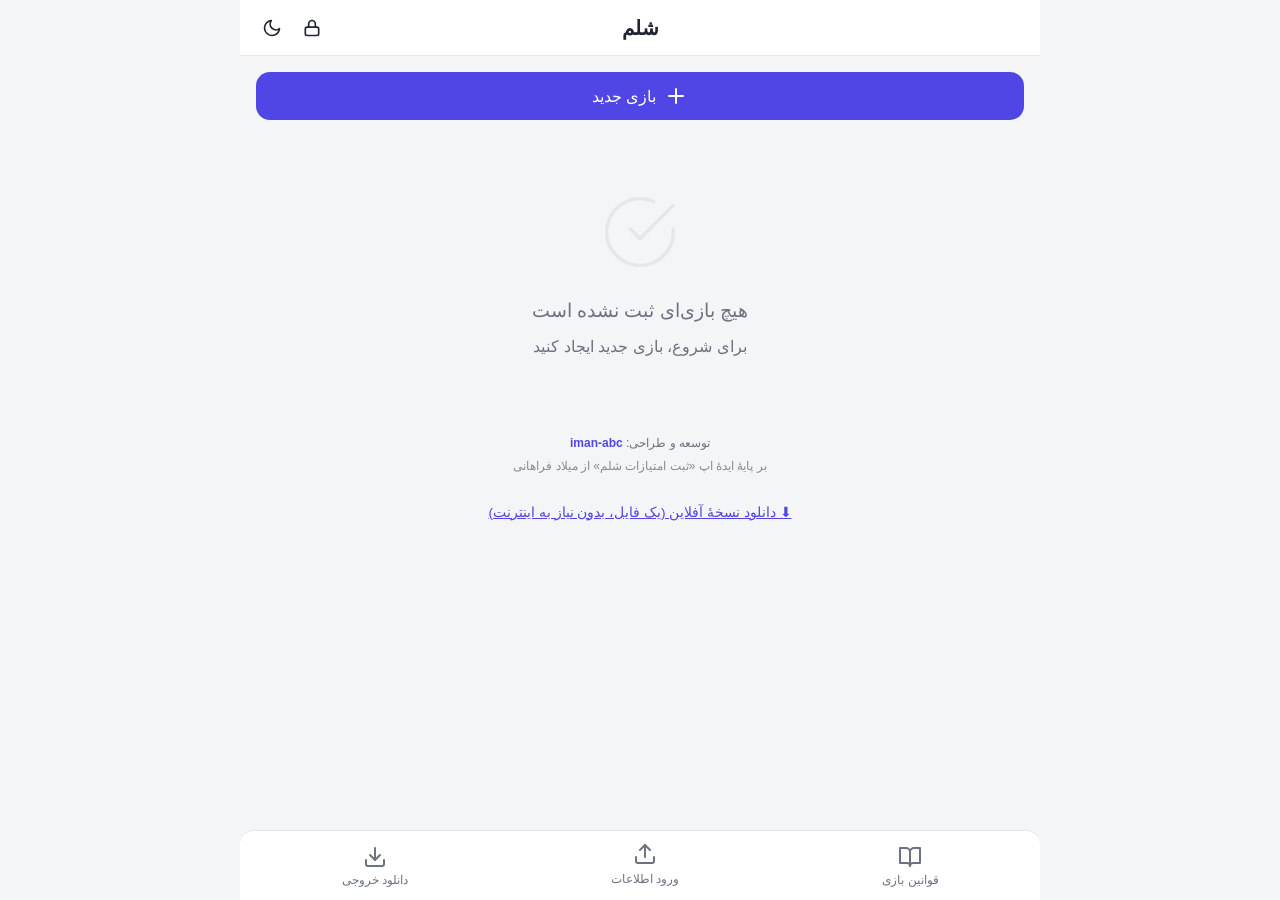
==== commit 265a3103: "Add password lock, full scoring rules list, credit, offline single-file build" ====
--- a/app/index.html
+++ b/app/index.html
@@ -28,7 +28,10 @@
                 <h1>شلم</h1>
                 <p>ثبت امتیازات بازی شلم</p>
             </div>
-        <button id="theme-toggle" aria-label="تغییر تم">
+        <button id="lock-btn" aria-label="قفل برنامه">
+                <svg xmlns="http://www.w3.org/2000/svg" width="20" height="20" viewBox="0 0 24 24" fill="none" stroke="currentColor" stroke-width="2" stroke-linecap="round" stroke-linejoin="round"><rect x="4" y="11" width="16" height="10" rx="2"/><path d="M8 11V7a4 4 0 0 1 8 0v4"/></svg>
+            </button>
+            <button id="theme-toggle" aria-label="تغییر تم">
                 <svg class="icon-moon" xmlns="http://www.w3.org/2000/svg" width="20" height="20" viewBox="0 0 24 24" fill="none" stroke="currentColor" stroke-width="2" stroke-linecap="round" stroke-linejoin="round"><path d="M21 12.8A9 9 0 1 1 11.2 3a7 7 0 0 0 9.8 9.8z"/></svg>
                 <svg class="icon-sun" xmlns="http://www.w3.org/2000/svg" width="20" height="20" viewBox="0 0 24 24" fill="none" stroke="currentColor" stroke-width="2" stroke-linecap="round" stroke-linejoin="round"><circle cx="12" cy="12" r="4"/><path d="M12 2v2M12 20v2M4.9 4.9l1.4 1.4M17.7 17.7l1.4 1.4M2 12h2M20 12h2M4.9 19.1l1.4-1.4M17.7 6.3l1.4-1.4"/></svg>
             </button>
@@ -60,13 +63,35 @@
                  <div class="rules-content">
                     <h2>قوانین بازی شلم</h2>
                     <p><strong>راهنمای کامل بازی و امتیازدهی</strong></p>
+
+                    <h3 id="score-table-title">فهرست کامل قوانین امتیازدهی (در این اپ)</h3>
+                    <div class="score-rules">
+                        <table class="rules-table">
+                            <tbody>
+                                <tr><th>مجموع امتیاز هر دست</th><td>۱۶۵ (هر دست‌برده ۵، هر ۵لو ۵، هر ۱۰لو ۱۰، هر تک ۱۰)</td></tr>
+                                <tr><th>کمترین تعهد</th><td>۱۰۰ طبق قانون؛ در اپ از ۱۰۵ تا ۱۶۰ (پنج‌تا پنج‌تا)، به‌علاوه «شلم ۳۳۰» و «سرشلم ۶۶۰»</td></tr>
+                                <tr><th>امتیازی که ثبت می‌کنید</th><td>فقط امتیاز تیم حریف (۰ تا ۱۶۰، مضرب ۵)؛ امتیاز حاکم = ۱۶۵ − امتیاز حریف</td></tr>
+                                <tr class="r-ok"><th>حاکم موفق</th><td>امتیاز حاکم ≥ تعهد ⟵ حاکم همان امتیازی را که گرفته (نه تعهد) می‌برد؛ حریف هم امتیاز خودش را می‌برد</td></tr>
+                                <tr class="r-bad"><th>حاکم منفی‌خور</th><td>امتیاز حاکم &lt; تعهد ⟵ حاکم <b>−تعهد</b> می‌گیرد؛ حریف امتیاز خودش را می‌برد</td></tr>
+                                <tr class="r-bad"><th>یاسا</th><td>امتیاز حاکم &lt; ۸۵ (یعنی حریف بیشتر از ۸۰ گرفته) و تعهد کمتر از ۱۶۵ ⟵ حاکم <b>−۲×تعهد</b> می‌گیرد</td></tr>
+                                <tr class="r-ok"><th>شلم (حاکم همهٔ ۱۶۵ را ببرد)</th><td>تعهد معمولی: حاکم <b>۲×تعهد</b> می‌برد · تعهد «شلم»: <b>۳۳۰</b> · تعهد «سرشلم»: <b>۶۶۰</b> · امتیاز حریف <b>۰</b></td></tr>
+                                <tr class="r-bad"><th>تعهد ۳۳۰ یا ۶۶۰ ناموفق</th><td>حاکم −۳۳۰ یا −۶۶۰ می‌گیرد (یاسا ندارد)؛ حریف امتیاز خودش را می‌برد</td></tr>
+                                <tr><th>سقف امتیاز بازی</th><td>۳۳۰ ، ۶۶۰ ، ۱۱۶۵ (پیش‌فرض) یا عدد دلخواه</td></tr>
+                                <tr><th>پایان بازی</th><td>بعد از هر دست اگر امتیاز یکی از تیم‌ها به سقف رسید بازی تمام می‌شود؛ تیمی که امتیاز بیشتری دارد برنده است</td></tr>
+                                <tr><th>تیم‌ها</th><td>بازیکن ۱ و ۳ هم‌تیمی‌اند؛ بازیکن ۲ و ۴ هم‌تیمی‌اند</td></tr>
+                                <tr><th>پاسور (دست‌دهنده)</th><td>به‌ترتیب بین چهار نفر می‌چرخد</td></tr>
+                                <tr><th>مثال</th><td>تعهد ۱۲۰: حریف ۳۰ گرفت ⟵ حاکم ۱۳۵ ، حریف ۳۰ · حریف ۵۰ گرفت ⟵ حاکم ۱۱۵ &lt; ۱۲۰ ⟵ حاکم −۱۲۰ ، حریف ۵۰ · حریف ۹۰ گرفت ⟵ یاسا ⟵ حاکم −۲۴۰ ، حریف ۹۰</td></tr>
+                            </tbody>
+                        </table>
+                    </div>
+
                     
                     <h3>شرح مختصر بازی</h3>
                     <p>شلم از کلمه «slam» انگلیسی و «chelem» فرانسه گرفته شده است و معنی آن جمع‌آوری تمام برگ‌های بازی است. هدف این بازی رسیدن به امتیاز توافق شده (معمولاً ۱۱۶۵) زودتر از رقیب است. به نظر می‌آید این بازی بعد از حکم، محبوب‌ترین بازی در ایران باشد و افراد زیادی این بازی را بلدند. در این بازی هر بازیکن ۱۲ برگ دریافت می‌کند. بعد شروع به خواندن امتیازی که می‌توانند بگیرند می‌کنند. مثلاً ۱۲۵ امتیاز از کل ۱۶۵ امتیاز ممکن. کسی که امتیاز بالاتری را بخواند به عنوان حاکم تعیین می‌شود. سپس او با همکاری یارش باید تلاش کند تا امتیاز تعهد شده را کسب کند. در این صورت او به همان تعداد امتیاز که کسب کرده امتیاز دریافت می‌کند. بازی ادامه خواهد داشت تا وقتی که یک تیم زودتر به امتیاز نهایی ۱۱۶۵ برسد. در این بازی بردن هر دست ۵ امتیاز دارد، هر ۵ لو، ۵ امتیاز، هر ۱۰ لو، ۱۰ امتیاز و هر تک (آس) هم ۱۰ امتیاز دارد. به این ترتیب در مجموع کل امتیاز یک بازی ۱۶۵ امتیاز است.</p>
 
                     <h3>شرح کامل بازی</h3>
                     <h4>دست دادن</h4>
-                    <p>یک نفر از بین چهار نفر با قرعه به عنوان اولین پاسور (دست دهنده) انتخاب می‌شود. در دست‌های بعد به ترتیب از سمت راست، دیگران دست می‌دهচ্ছেন. به نحوی که بعد از چهار دور بازی همه یک بار دست داده باشند و به همین ترتیب دست دادن می‌چرخد. نفری که دست می‌دهد ابتدا ۱۲ برگ به نفر سمت راست، ۱2 برگ به نفر روبه رو، ۱۲ برگ به نفر سمت چپ، ۴ برگ به پشت روی زمین و ۱۲ برگ آخر را برای خود دست می‌دهد.</p>
+                    <p>یک نفر از بین چهار نفر با قرعه به عنوان اولین پاسور (دست دهنده) انتخاب می‌شود. در دست‌های بعد به ترتیب از سمت راست، دیگران دست می‌دهند. به نحوی که بعد از چهار دور بازی همه یک بار دست داده باشند و به همین ترتیب دست دادن می‌چرخد. نفری که دست می‌دهد ابتدا ۱۲ برگ به نفر سمت راست، ۱۲ برگ به نفر روبه رو، ۱۲ برگ به نفر سمت چپ، ۴ برگ به پشت روی زمین و ۱۲ برگ آخر را برای خود دست می‌دهد.</p>
 
                     <h4>تعهد کردن (اعلان، خواندن)</h4>
                     <p>نفر سمت راست پاسور پس از مرتب کردن دستش امتیازی را که فکر می‌کند می‌تواند بگیرد، اعلام می‌کند. این امتیاز نمی‌تواند زیر ۱۰۰ باشد. پس از آن نوبت نفر سمت راست او است. او یا باید امتیازی بالاتر از امتیاز خوانده شده را بخواند یا اعلام «پاس» کند. کسی که پاس دهد دیگر نمی‌تواند در امتیازخوانی تا پایان این دور بازی شرکت کند. سپس نوبت نفر سمت راست او می‌رسد. او هم به همین ترتیب، یا باید بالاتر از آخرین امتیاز خوانده شده بخواند یا پاس دهد. این مرحله آنقدر ادامه می‌یابد تا ۳ نفر پاس کرده و کسی که آخرین امتیاز را خوانده به عنوان حاکم بازی را آغاز می‌کند. بازیکنان می‌توانند به عنوان بیشترین تعهد ممکن «سرشلم» را تعهد کنند، به این معنی که بدون این که چهار کارت وسط را در دست خود قرار دهند، شلم کنند. در این حالت ۶۶۰ امتیاز در صورت انجام تعهد به آن‌ها تعلق می‌گیرد.</p>
@@ -259,7 +284,8 @@
                 <!-- Hand history will be injected here -->
             </div>
             
-            <p class="app-credit-footer">این اپ با ❤ و Vibe Coding توسط میلاد فراهانی ساخته شده است.</p>
+            <p class="app-credit-footer">توسعه و طراحی: <a href="https://github.com/iman-abc" target="_blank" rel="noopener">iman-abc</a><br><span>بر پایهٔ ایدهٔ اپ «ثبت امتیازات شلم» از میلاد فراهانی</span></p>
+            <p class="offline-dl"><a href="./shelem-offline.html" download="shelem-offline.html">⬇ دانلود نسخهٔ آفلاین (یک فایل، بدون نیاز به اینترنت)</a></p>
         </main>
 
         <!-- Footer Menu -->
@@ -288,6 +314,7 @@
         </div>
     </div>
 
+    <script src="./lock.js"></script>
     <script src="./script.js"></script>
 
 
--- a/app/theme.css
+++ b/app/theme.css
@@ -137,3 +137,34 @@
 .suit-chip[data-suit="hearts"], .suit-chip[data-suit="diamonds"] { color: #ef4444; }
 .modal-sub { color: var(--text-muted); font-size: .9rem; text-align: center; margin-bottom: .25rem; }
 .fail-threshold { color: var(--danger-color); font-size: .85rem; text-align: center; margin-bottom: .75rem; }
+
+/* --- Rules table, credit, lock --- */
+.rules-table { width: 100%; border-collapse: collapse; font-size: .9rem; margin: .5rem 0 1.5rem; }
+.rules-table th, .rules-table td { padding: .6rem .7rem; border-bottom: 1px solid var(--border-color); text-align: right; vertical-align: top; }
+.rules-table th { width: 32%; color: var(--text-muted); font-weight: 600; }
+.rules-table tr.r-ok th { color: var(--success-color); }
+.rules-table tr.r-bad th { color: var(--danger-color); }
+.app-credit-footer a { color: var(--primary-color); text-decoration: none; font-weight: 600; }
+.app-credit-footer span { opacity: .8; }
+.app-credit-footer { text-align: center; margin: 1.5rem 0 5rem; line-height: 1.9; }
+#lock-btn {
+    position: absolute; left: 3.25rem; top: 50%; transform: translateY(-50%);
+    background: transparent; border: 0; color: var(--text-color); cursor: pointer;
+    width: 40px; height: 40px; border-radius: 50%; display: grid; place-items: center;
+}
+#lock-btn:hover { background: var(--surface-2); }
+#lock-btn.on { color: var(--success-color); }
+.lock-overlay {
+    position: fixed; inset: 0; z-index: 10000; background: var(--background-color); color: var(--text-color);
+    display: grid; place-items: center; padding: 1.5rem; font-family: var(--font-family); direction: rtl;
+}
+.lock-box { width: 100%; max-width: 340px; background: var(--surface); border: 1px solid var(--border-color); border-radius: 20px; padding: 1.5rem; text-align: center; }
+.lock-box h2 { font-size: 1.2rem; margin-bottom: .25rem; }
+.lock-box p { color: var(--text-muted); font-size: .85rem; margin-bottom: 1rem; }
+.lock-box input { width: 100%; padding: .75rem; border-radius: 12px; margin-bottom: .6rem; font: inherit; text-align: center; letter-spacing: .15em; }
+.lock-box button { width: 100%; padding: .75rem; border-radius: 12px; border: 1px solid var(--border-color); font: inherit; cursor: pointer; margin-top: .4rem; background: var(--surface-2); color: var(--text-color); }
+.lock-box button.primary { background: var(--primary-color); color: #fff; border-color: transparent; }
+.lock-box button.danger { color: var(--danger-color); background: transparent; font-size: .8rem; }
+.lock-err { color: var(--danger-color); font-size: .85rem; min-height: 1.2em; }
+.offline-dl { text-align: center; margin: -3.5rem 0 5rem; font-size: .85rem; }
+.offline-dl a { color: var(--primary-color); }
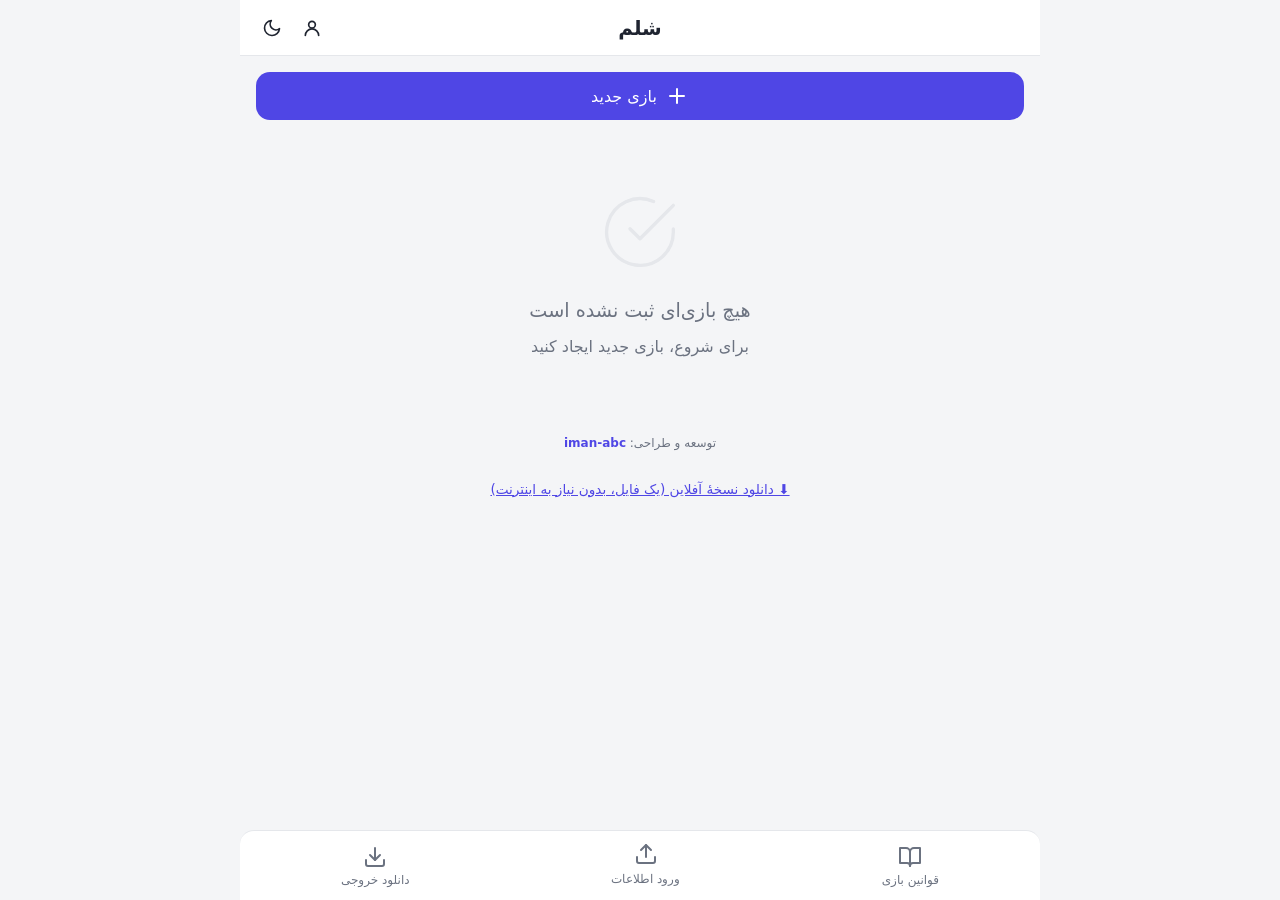
==== commit e85d1be1: "Login + admin user management + Supabase sync, over-1000 lock rule, back button fix, Vazirmatn on co" ====
--- a/app/index.html
+++ b/app/index.html
@@ -28,8 +28,8 @@
                 <h1>شلم</h1>
                 <p>ثبت امتیازات بازی شلم</p>
             </div>
-        <button id="lock-btn" aria-label="قفل برنامه">
-                <svg xmlns="http://www.w3.org/2000/svg" width="20" height="20" viewBox="0 0 24 24" fill="none" stroke="currentColor" stroke-width="2" stroke-linecap="round" stroke-linejoin="round"><rect x="4" y="11" width="16" height="10" rx="2"/><path d="M8 11V7a4 4 0 0 1 8 0v4"/></svg>
+        <button id="user-btn" aria-label="حساب کاربری">
+                <svg xmlns="http://www.w3.org/2000/svg" width="20" height="20" viewBox="0 0 24 24" fill="none" stroke="currentColor" stroke-width="2" stroke-linecap="round" stroke-linejoin="round"><circle cx="12" cy="8" r="4"/><path d="M4 21a8 8 0 0 1 16 0"/></svg>
             </button>
             <button id="theme-toggle" aria-label="تغییر تم">
                 <svg class="icon-moon" xmlns="http://www.w3.org/2000/svg" width="20" height="20" viewBox="0 0 24 24" fill="none" stroke="currentColor" stroke-width="2" stroke-linecap="round" stroke-linejoin="round"><path d="M21 12.8A9 9 0 1 1 11.2 3a7 7 0 0 0 9.8 9.8z"/></svg>
@@ -76,6 +76,7 @@
                                 <tr class="r-bad"><th>یاسا</th><td>امتیاز حاکم &lt; ۸۵ (یعنی حریف بیشتر از ۸۰ گرفته) و تعهد کمتر از ۱۶۵ ⟵ حاکم <b>−۲×تعهد</b> می‌گیرد</td></tr>
                                 <tr class="r-ok"><th>شلم (حاکم همهٔ ۱۶۵ را ببرد)</th><td>تعهد معمولی: حاکم <b>۲×تعهد</b> می‌برد · تعهد «شلم»: <b>۳۳۰</b> · تعهد «سرشلم»: <b>۶۶۰</b> · امتیاز حریف <b>۰</b></td></tr>
                                 <tr class="r-bad"><th>تعهد ۳۳۰ یا ۶۶۰ ناموفق</th><td>حاکم −۳۳۰ یا −۶۶۰ می‌گیرد (یاسا ندارد)؛ حریف امتیاز خودش را می‌برد</td></tr>
+                                <tr class="r-bad"><th>قانون بالای ۱۰۰۰ (قفل شدن تیم)</th><td>وقتی امتیاز یک تیم از <b>۱۰۰۰</b> بیشتر شد (برای سقف‌های ۳۳۰/۶۶۰ به‌نسبت کمتر)، آن تیم وقتی <b>حاکم نیست</b> و حاکمِ حریف موفق شود، امتیازی که گرفته <b>حساب نمی‌شود (۰)</b>. این تیم فقط به دو راه امتیاز می‌گیرد: <b>۱)</b> خودش حاکم شود و موفق شود (امتیازش اضافه می‌شود و می‌تواند برنده شود) <b>۲)</b> حاکمِ حریف را <b>منفی‌ بزند</b> (حاکم حریف به تعهدش نرسد) که در این حالت امتیاز خودش حساب می‌شود.</td></tr>
                                 <tr><th>سقف امتیاز بازی</th><td>۳۳۰ ، ۶۶۰ ، ۱۱۶۵ (پیش‌فرض) یا عدد دلخواه</td></tr>
                                 <tr><th>پایان بازی</th><td>بعد از هر دست اگر امتیاز یکی از تیم‌ها به سقف رسید بازی تمام می‌شود؛ تیمی که امتیاز بیشتری دارد برنده است</td></tr>
                                 <tr><th>تیم‌ها</th><td>بازیکن ۱ و ۳ هم‌تیمی‌اند؛ بازیکن ۲ و ۴ هم‌تیمی‌اند</td></tr>
@@ -284,7 +285,7 @@
                 <!-- Hand history will be injected here -->
             </div>
             
-            <p class="app-credit-footer">توسعه و طراحی: <a href="https://github.com/iman-abc" target="_blank" rel="noopener">iman-abc</a><br><span>بر پایهٔ ایدهٔ اپ «ثبت امتیازات شلم» از میلاد فراهانی</span></p>
+            <p class="app-credit-footer">توسعه و طراحی: <a href="https://github.com/iman-abc" target="_blank" rel="noopener">iman-abc</a></p>
             <p class="offline-dl"><a href="./shelem-offline.html" download="shelem-offline.html">⬇ دانلود نسخهٔ آفلاین (یک فایل، بدون نیاز به اینترنت)</a></p>
         </main>
 
@@ -314,7 +315,8 @@
         </div>
     </div>
 
-    <script src="./lock.js"></script>
+    <script src="./config.js"></script>
+    <script src="./auth.js"></script>
     <script src="./script.js"></script>
 
 
--- a/app/theme.css
+++ b/app/theme.css
@@ -147,13 +147,13 @@
 .app-credit-footer a { color: var(--primary-color); text-decoration: none; font-weight: 600; }
 .app-credit-footer span { opacity: .8; }
 .app-credit-footer { text-align: center; margin: 1.5rem 0 5rem; line-height: 1.9; }
-#lock-btn {
+#user-btn {
     position: absolute; left: 3.25rem; top: 50%; transform: translateY(-50%);
     background: transparent; border: 0; color: var(--text-color); cursor: pointer;
     width: 40px; height: 40px; border-radius: 50%; display: grid; place-items: center;
 }
-#lock-btn:hover { background: var(--surface-2); }
-#lock-btn.on { color: var(--success-color); }
+#user-btn:hover { background: var(--surface-2); }
+#user-btn.on { color: var(--success-color); }
 .lock-overlay {
     position: fixed; inset: 0; z-index: 10000; background: var(--background-color); color: var(--text-color);
     display: grid; place-items: center; padding: 1.5rem; font-family: var(--font-family); direction: rtl;
@@ -168,3 +168,27 @@
 .lock-err { color: var(--danger-color); font-size: .85rem; min-height: 1.2em; }
 .offline-dl { text-align: center; margin: -3.5rem 0 5rem; font-size: .85rem; }
 .offline-dl a { color: var(--primary-color); }
+
+/* --- Vazirmatn everywhere (form controls don't inherit by default) --- */
+html, body, button, input, textarea, select, .lock-box, .modal-content { font-family: 'Vazirmatn', system-ui, sans-serif !important; }
+
+/* --- Back button: visible, on the start side (right in RTL), arrow flipped --- */
+.back-btn {
+    left: auto !important; right: .5rem !important;
+    color: var(--text-color) !important;
+    transform: translateY(-50%) scaleX(-1) !important;
+    width: 44px; height: 44px; display: grid; place-items: center; border-radius: 50%; z-index: 2;
+}
+.back-btn:hover { background: var(--surface-2); }
+.back-btn.hidden { display: none !important; }
+.app-header .header-content { padding: 0 3rem; }
+
+/* --- Sync status dot on the user button --- */
+#user-btn { position: absolute; }
+#user-btn::after { content: ''; position: absolute; bottom: 7px; right: 7px; width: 9px; height: 9px; border-radius: 50%; background: var(--text-muted); border: 2px solid var(--surface); }
+#user-btn[data-sync="ok"]::after { background: var(--success-color); }
+#user-btn[data-sync="syncing"]::after, #user-btn[data-sync="pending"]::after { background: #f59e0b; }
+#user-btn[data-sync="error"]::after { background: var(--danger-color); }
+#user-btn[data-sync="offline"]::after { background: var(--text-muted); }
+#user-btn[data-sync="local"]::after { display: none; }
+.lock-note { margin: .5rem .75rem .75rem; padding: .45rem .7rem; font-size: .8rem; border-radius: 10px; background: var(--primary-soft); color: var(--text-color); }
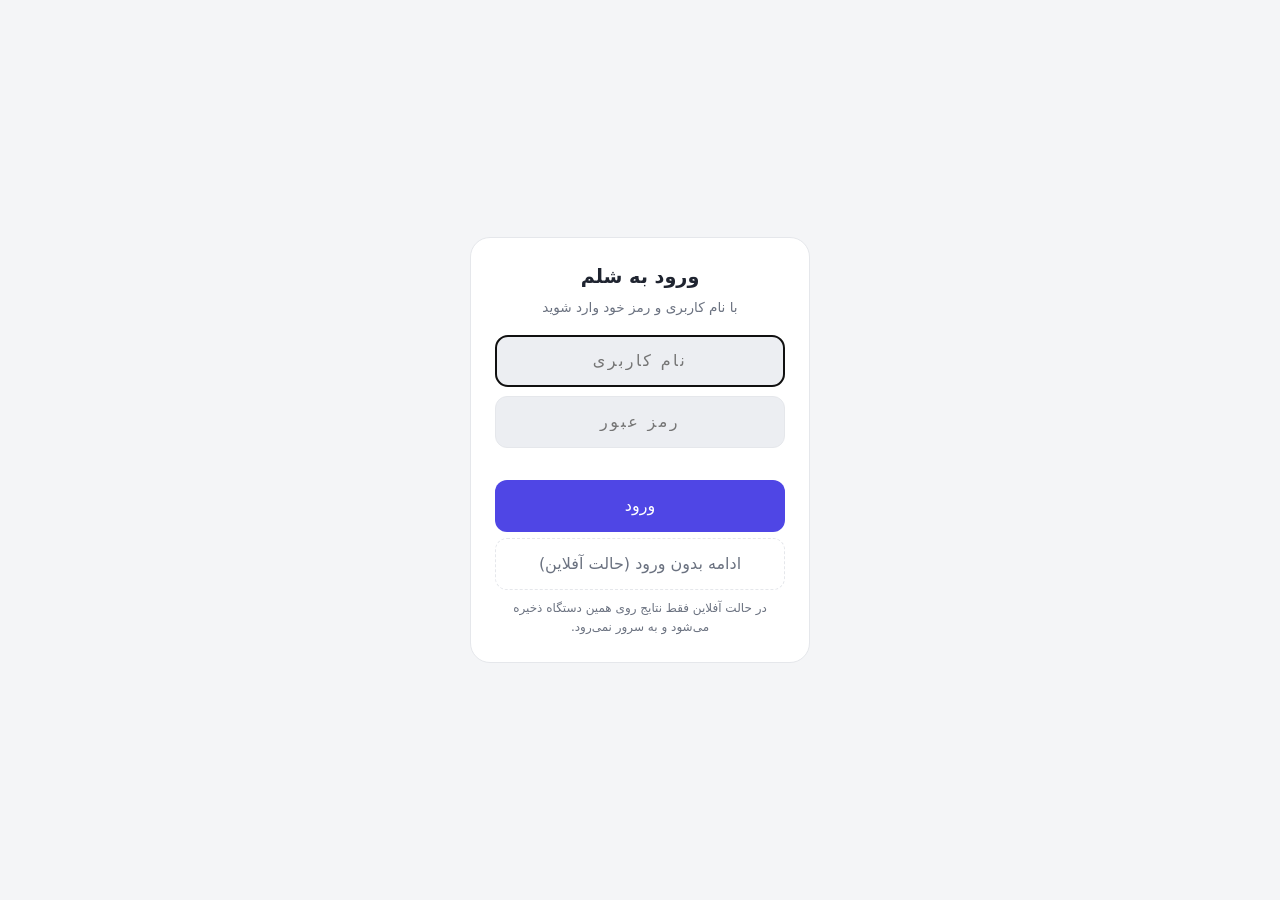
==== commit a084add4: "Fix deleted games reappearing, guest offline mode, install-to-home-screen, early finish on half-targ" ====
--- a/app/index.html
+++ b/app/index.html
@@ -4,7 +4,11 @@
     <meta name="theme-color" content="#4f46e5">
     <link rel="manifest" href="./manifest.webmanifest">
     <link rel="icon" href="./icon.svg" type="image/svg+xml">
-    <link rel="apple-touch-icon" href="./icon.svg">
+    <link rel="apple-touch-icon" href="./icon-180.png">
+    <meta name="apple-mobile-web-app-capable" content="yes">
+    <meta name="mobile-web-app-capable" content="yes">
+    <meta name="apple-mobile-web-app-title" content="شلم">
+    <meta name="apple-mobile-web-app-status-bar-style" content="default">
     <meta name="viewport" content="width=device-width, initial-scale=1.0">
     <title>ثبت امتیازات شلم</title>
     <script>(function(){var t=localStorage.getItem("shelem-theme")||(matchMedia("(prefers-color-scheme: dark)").matches?"dark":"light");document.documentElement.setAttribute("data-theme",t);})();</script>
@@ -78,6 +82,7 @@
                                 <tr class="r-bad"><th>تعهد ۳۳۰ یا ۶۶۰ ناموفق</th><td>حاکم −۳۳۰ یا −۶۶۰ می‌گیرد (یاسا ندارد)؛ حریف امتیاز خودش را می‌برد</td></tr>
                                 <tr class="r-bad"><th>قانون بالای ۱۰۰۰ (قفل شدن تیم)</th><td>وقتی امتیاز یک تیم از <b>۱۰۰۰</b> بیشتر شد (برای سقف‌های ۳۳۰/۶۶۰ به‌نسبت کمتر)، آن تیم وقتی <b>حاکم نیست</b> و حاکمِ حریف موفق شود، امتیازی که گرفته <b>حساب نمی‌شود (۰)</b>. این تیم فقط به دو راه امتیاز می‌گیرد: <b>۱)</b> خودش حاکم شود و موفق شود (امتیازش اضافه می‌شود و می‌تواند برنده شود) <b>۲)</b> حاکمِ حریف را <b>منفی‌ بزند</b> (حاکم حریف به تعهدش نرسد) که در این حالت امتیاز خودش حساب می‌شود.</td></tr>
                                 <tr><th>سقف امتیاز بازی</th><td>۳۳۰ ، ۶۶۰ ، ۱۱۶۵ (پیش‌فرض) یا عدد دلخواه</td></tr>
+                                <tr class="r-ok"><th>پایان زودهنگام (اختلاف نصف سقف)</th><td>اگر <b>اختلاف امتیاز دو تیم</b> برابر یا بیشتر از <b>نصفِ امتیاز نهایی</b> شد (مثلاً ۵۸۲٫۵ در بازی ۱۱۶۵؛ ۳۳۰ در بازی ۶۶۰)، بازی همان‌جا تمام می‌شود و تیمِ جلوتر برنده است.</td></tr>
                                 <tr><th>پایان بازی</th><td>بعد از هر دست اگر امتیاز یکی از تیم‌ها به سقف رسید بازی تمام می‌شود؛ تیمی که امتیاز بیشتری دارد برنده است</td></tr>
                                 <tr><th>تیم‌ها</th><td>بازیکن ۱ و ۳ هم‌تیمی‌اند؛ بازیکن ۲ و ۴ هم‌تیمی‌اند</td></tr>
                                 <tr><th>پاسور (دست‌دهنده)</th><td>به‌ترتیب بین چهار نفر می‌چرخد</td></tr>
@@ -286,6 +291,7 @@
             </div>
             
             <p class="app-credit-footer">توسعه و طراحی: <a href="https://github.com/iman-abc" target="_blank" rel="noopener">iman-abc</a></p>
+            <p class="offline-dl"><button id="install-btn" type="button">📲 افزودن به صفحهٔ اصلی (استفاده آفلاین)</button></p>
             <p class="offline-dl"><a href="./shelem-offline.html" download="shelem-offline.html">⬇ دانلود نسخهٔ آفلاین (یک فایل، بدون نیاز به اینترنت)</a></p>
         </main>
 
@@ -315,6 +321,7 @@
         </div>
     </div>
 
+    <script src="./install.js"></script>
     <script src="./config.js"></script>
     <script src="./auth.js"></script>
     <script src="./script.js"></script>
--- a/app/theme.css
+++ b/app/theme.css
@@ -192,3 +192,16 @@
 #user-btn[data-sync="offline"]::after { background: var(--text-muted); }
 #user-btn[data-sync="local"]::after { display: none; }
 .lock-note { margin: .5rem .75rem .75rem; padding: .45rem .7rem; font-size: .8rem; border-radius: 10px; background: var(--primary-soft); color: var(--text-color); }
+
+/* --- Admin read-only view --- */
+.readonly-view #start-new-hand-btn, .readonly-view #register-score-btn, .readonly-view #edit-hand-btn,
+.readonly-view .edit-btn, .readonly-view #export-game-btn { display: none !important; }
+.ro-banner { text-align: center; padding: .5rem; margin-bottom: .75rem; border-radius: 10px; background: var(--primary-soft); color: var(--primary-color); font-size: .85rem; font-weight: 600; }
+.admin-games { max-height: 65vh; overflow-y: auto; text-align: right; }
+.admin-games h4 { margin: .9rem 0 .4rem; color: var(--primary-color); }
+.admin-game-btn { display: flex !important; flex-direction: column; align-items: flex-start; gap: .15rem; width: 100%; margin-bottom: .4rem; text-align: right; }
+.admin-game-btn small { color: var(--text-muted); font-weight: 400; }
+#install-btn { padding: .6rem 1rem; border-radius: 12px; border: 1px solid var(--primary-color); background: var(--primary-soft); color: var(--primary-color); font: inherit; font-weight: 600; cursor: pointer; }
+.lock-box button.ghost { background: transparent; border-style: dashed; color: var(--text-muted); }
+.offline-dl:has(#install-btn) { margin: -3.5rem 0 .75rem; }
+.offline-dl:not(:has(#install-btn)) { margin: 0 0 5rem; }
